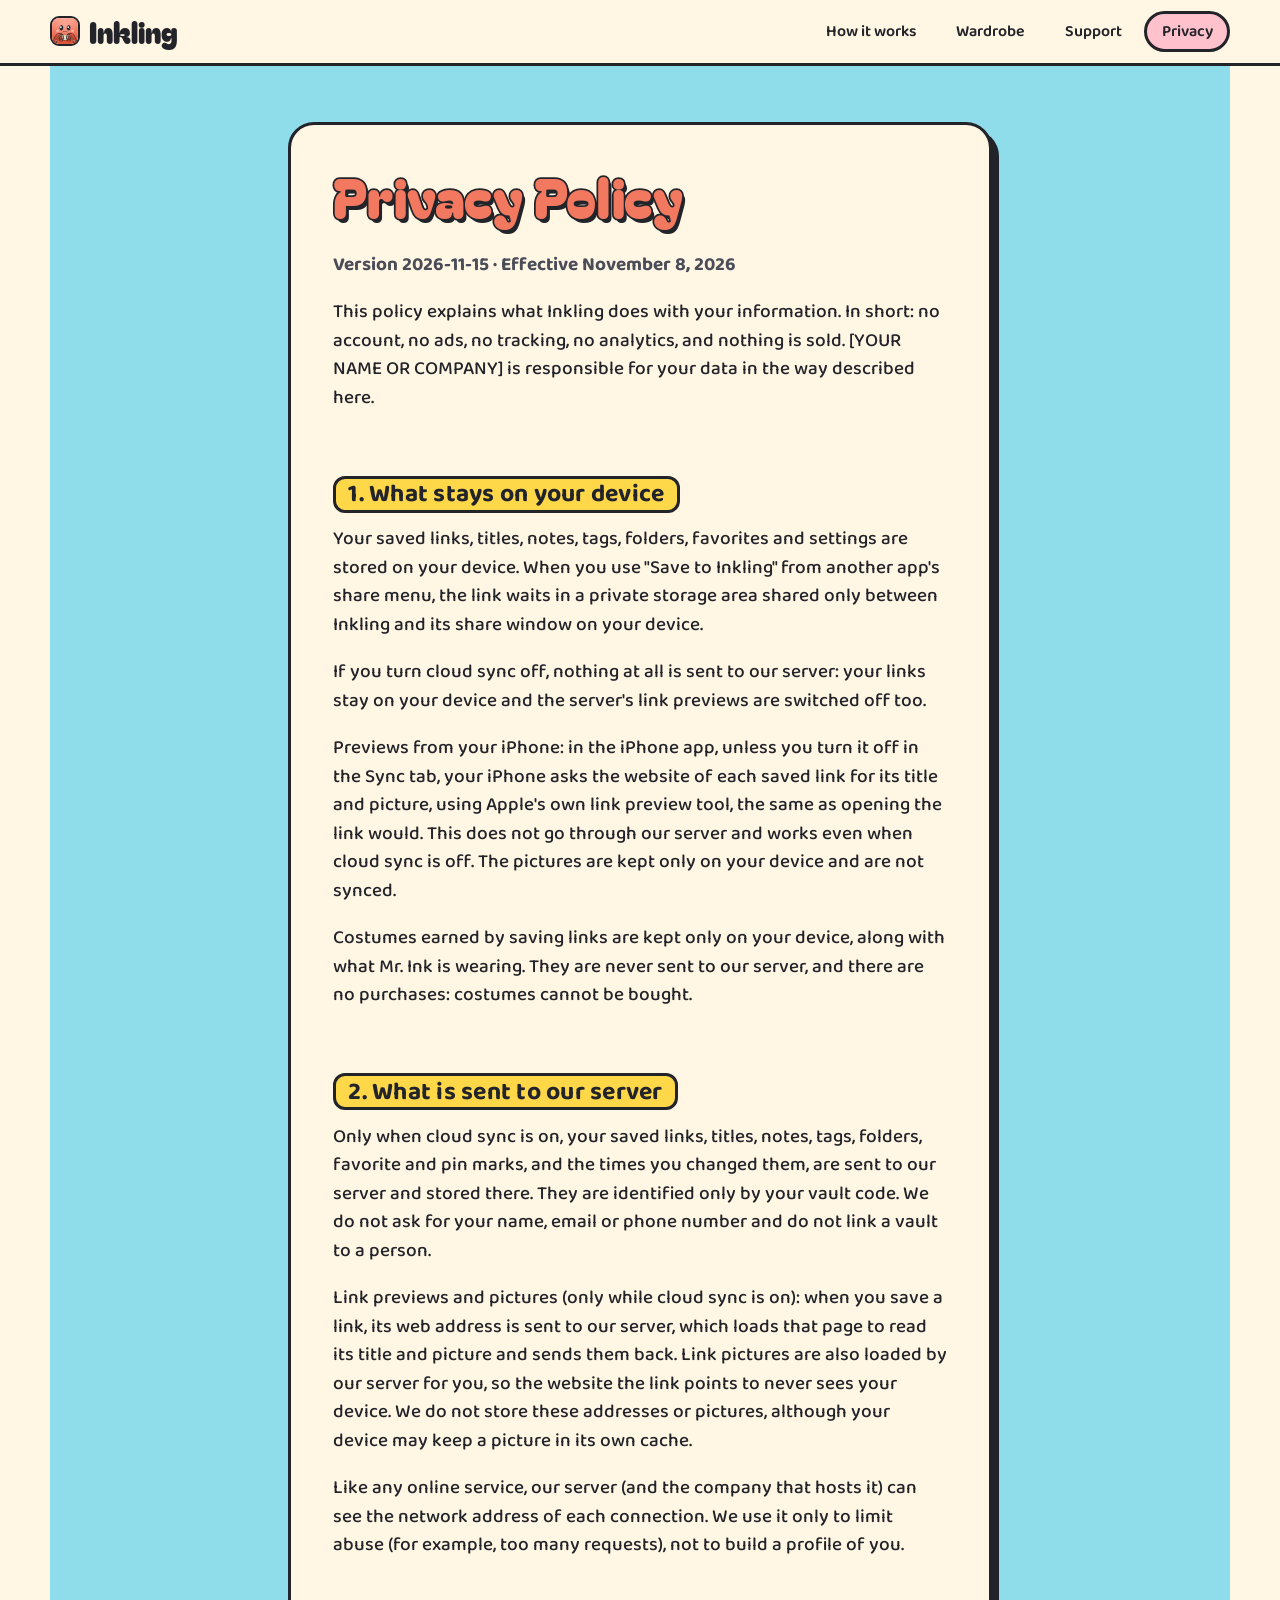
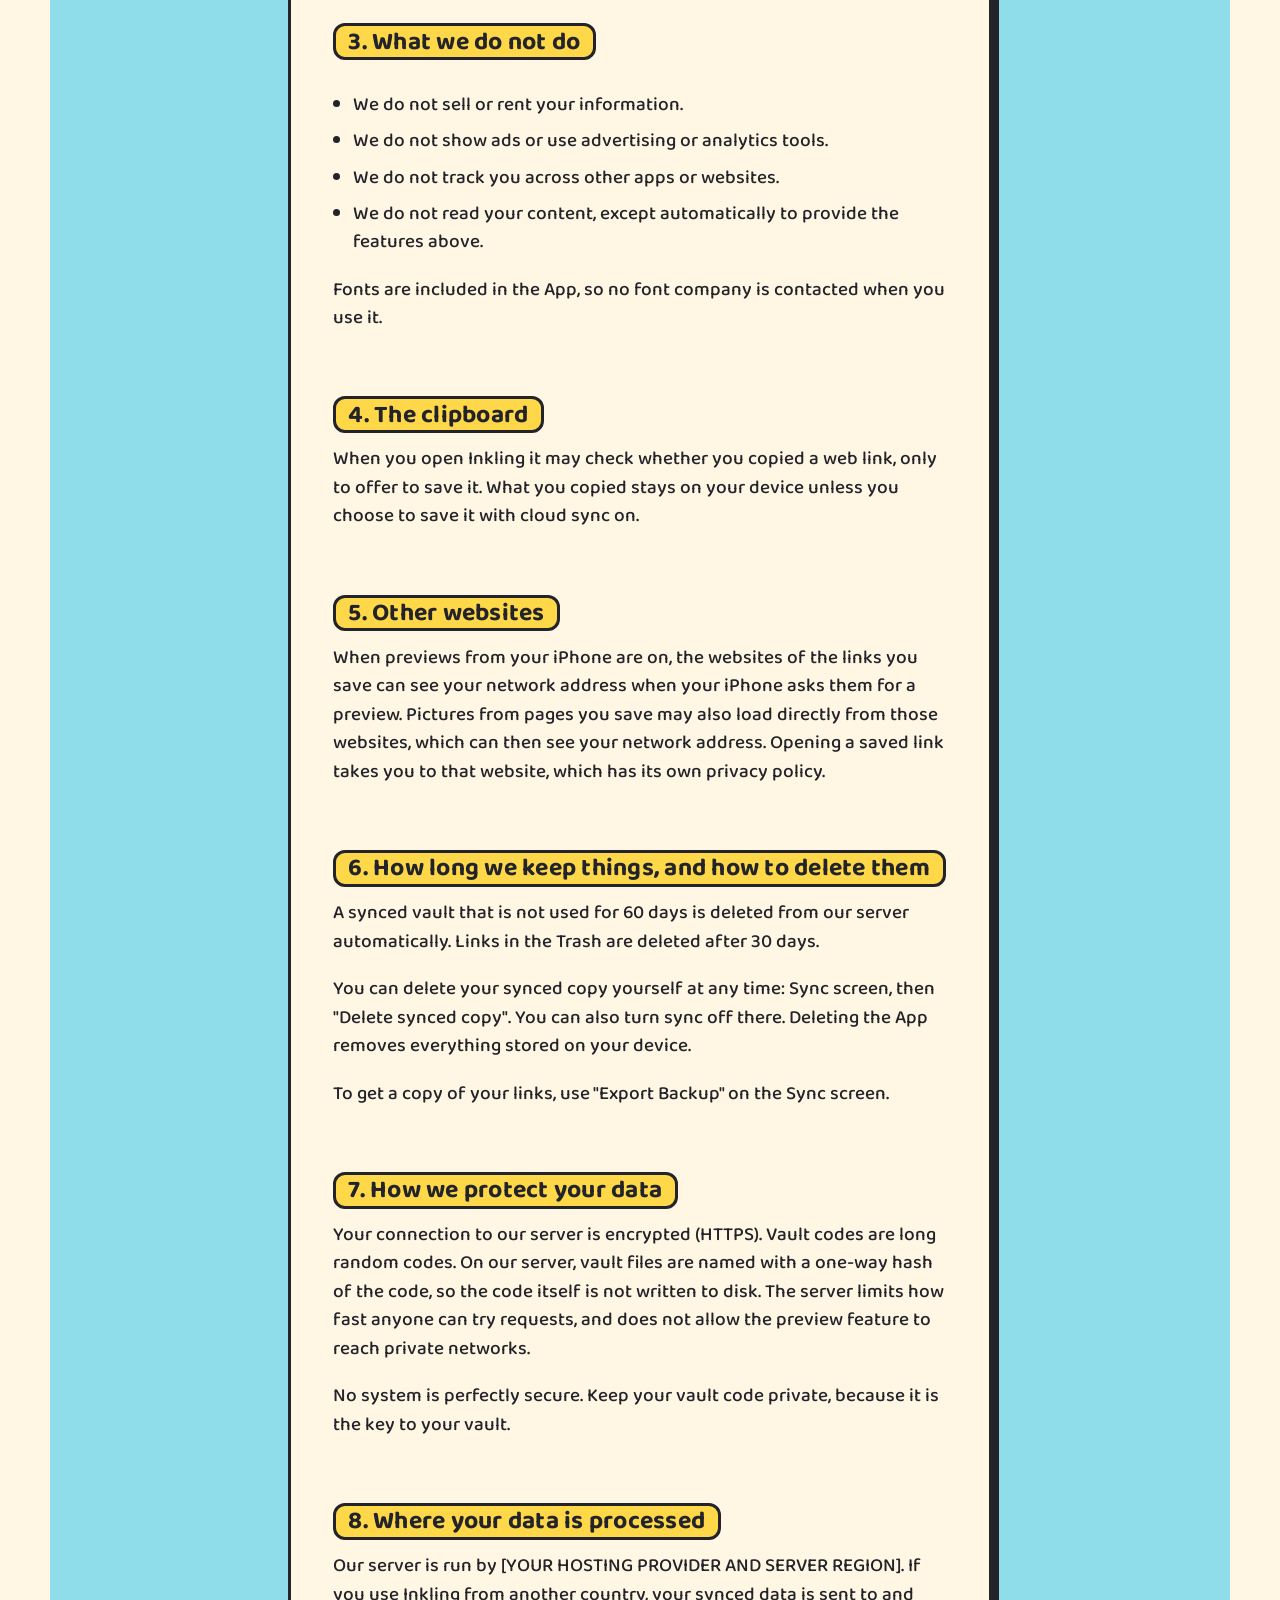
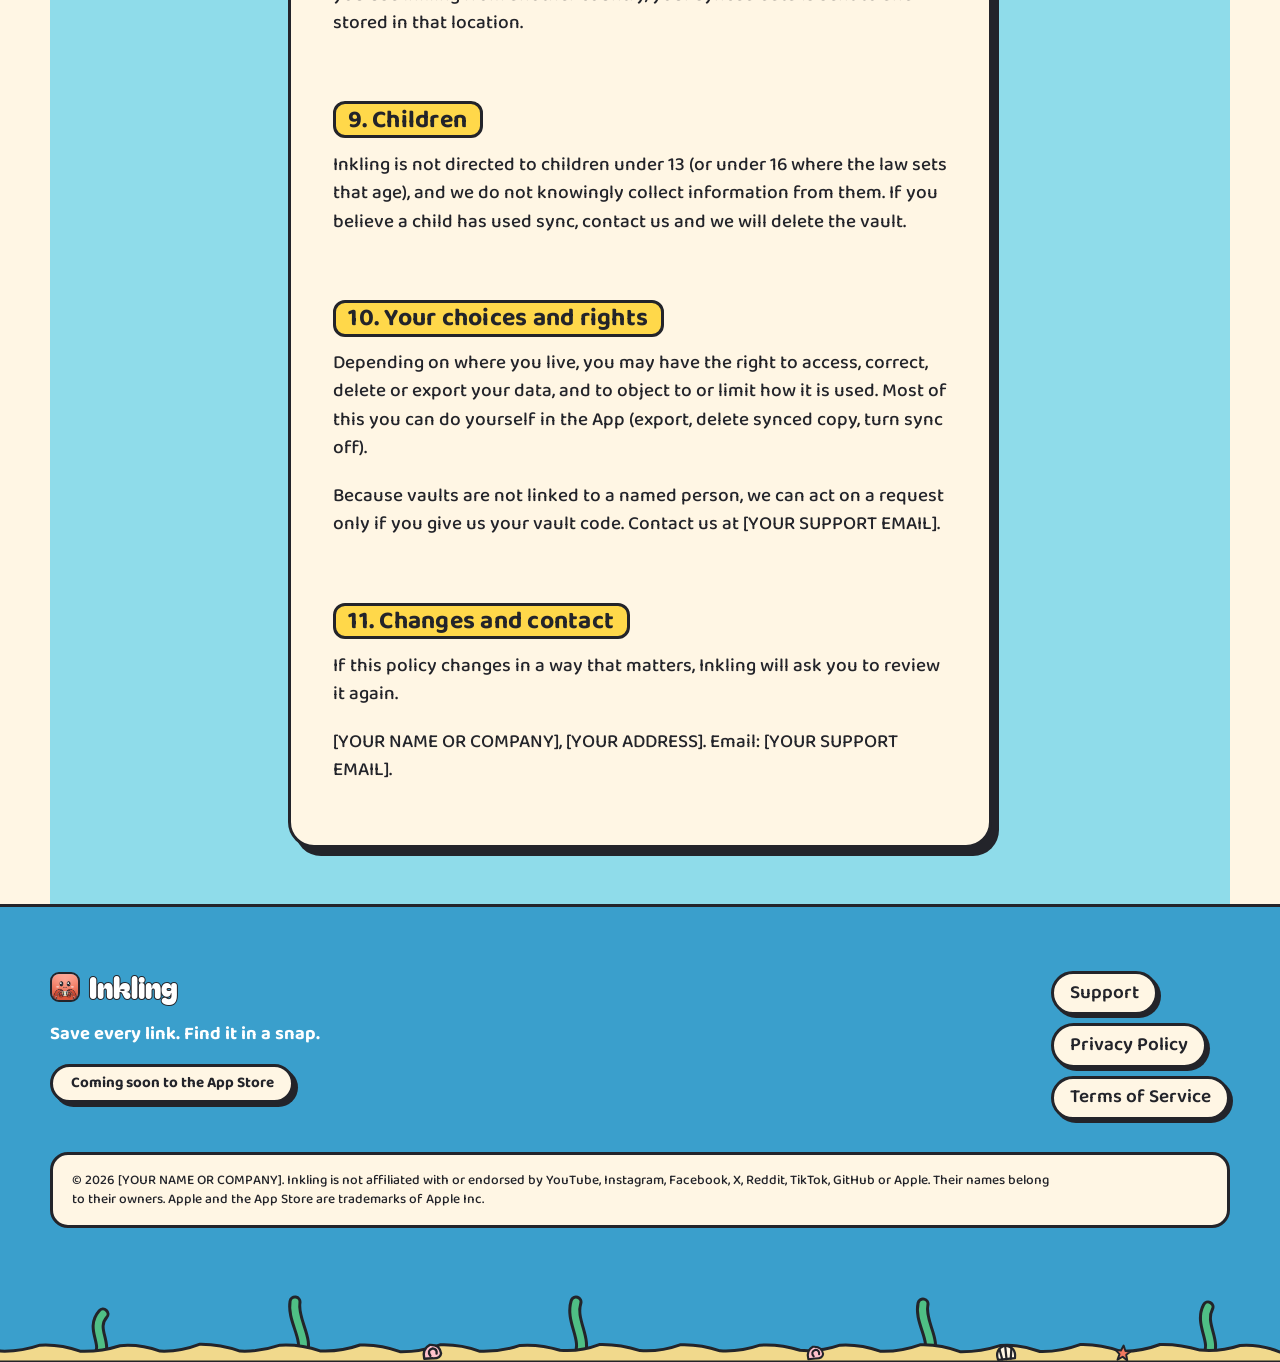
==== privacy/index.html @ 49304947 "Inkling website Co-Authored-By: Claude Sonnet 5.5 <noreply@anthropic.com>" ====
<!doctype html>
<html lang="en">
<head>
<meta charset="utf-8">
<meta name="viewport" content="width=device-width, initial-scale=1">
<title>Privacy Policy · Inkling</title>
<meta name="description" content="How Inkling handles your information: no account, no ads, no tracking.">
<meta name="color-scheme" content="only light">
<meta name="theme-color" content="#8fdcea">
<link rel="canonical" href="https://[YOUR DOMAIN]/privacy/">
<link rel="icon" type="image/png" sizes="32x32" href="/assets/favicon-32x32.png">
<link rel="apple-touch-icon" href="/assets/apple-touch-icon.png">
<meta property="og:type" content="website">
<meta property="og:site_name" content="Inkling">
<meta property="og:title" content="Privacy Policy · Inkling">
<meta property="og:description" content="How Inkling handles your information: no account, no ads, no tracking.">
<meta property="og:url" content="https://[YOUR DOMAIN]/privacy/">
<meta property="og:image" content="https://[YOUR DOMAIN]/assets/og.png">
<meta property="og:image:width" content="1200">
<meta property="og:image:height" content="630">
<meta property="og:image:alt" content="Mr. Ink, the Inkling octopus, wearing sunglasses and a party hat, next to the words Save every link. Find it in a snap.">
<meta name="twitter:card" content="summary_large_image">
<link rel="stylesheet" href="/assets/styles.css?v=2cad50a9">

</head>
<body>
<a class="skip" href="#main">Skip to the content</a>
<header class="site-header">
  <div class="wrap nav">
    <a class="brand" href="/"><img src="/assets/icon.png" width="30" height="30" alt="">Inkling</a>
    <nav class="nav-links" aria-label="Main">
      <a class="hide-sm" href="/#catch">How it works</a>
      <a class="hide-sm" href="/#wardrobe">Wardrobe</a>
      <a href="/support/">Support</a>
      <a href="/privacy/" aria-current="page">Privacy</a>
    </nav>
  </div>
</header>
<main id="main">
<div class="wrap doc"><article class="doc-card">
  <h1>Privacy Policy</h1>
  <p class="meta">Version 2026-11-15 · Effective November 8, 2026</p>
  <p>This policy explains what Inkling does with your information. In short: no account, no ads, no tracking, no analytics, and nothing is sold. [YOUR NAME OR COMPANY] is responsible for your data in the way described here.</p>
  <h2>1. What stays on your device</h2><p>Your saved links, titles, notes, tags, folders, favorites and settings are stored on your device. When you use &quot;Save to Inkling&quot; from another app's share menu, the link waits in a private storage area shared only between Inkling and its share window on your device.</p><p>If you turn cloud sync off, nothing at all is sent to our server: your links stay on your device and the server's link previews are switched off too.</p><p>Previews from your iPhone: in the iPhone app, unless you turn it off in the Sync tab, your iPhone asks the website of each saved link for its title and picture, using Apple's own link preview tool, the same as opening the link would. This does not go through our server and works even when cloud sync is off. The pictures are kept only on your device and are not synced.</p><p>Costumes earned by saving links are kept only on your device, along with what Mr. Ink is wearing. They are never sent to our server, and there are no purchases: costumes cannot be bought.</p>
<h2>2. What is sent to our server</h2><p>Only when cloud sync is on, your saved links, titles, notes, tags, folders, favorite and pin marks, and the times you changed them, are sent to our server and stored there. They are identified only by your vault code. We do not ask for your name, email or phone number and do not link a vault to a person.</p><p>Link previews and pictures (only while cloud sync is on): when you save a link, its web address is sent to our server, which loads that page to read its title and picture and sends them back. Link pictures are also loaded by our server for you, so the website the link points to never sees your device. We do not store these addresses or pictures, although your device may keep a picture in its own cache.</p><p>Like any online service, our server (and the company that hosts it) can see the network address of each connection. We use it only to limit abuse (for example, too many requests), not to build a profile of you.</p>
<h2>3. What we do not do</h2><ul><li>We do not sell or rent your information.</li><li>We do not show ads or use advertising or analytics tools.</li><li>We do not track you across other apps or websites.</li><li>We do not read your content, except automatically to provide the features above.</li></ul><p>Fonts are included in the App, so no font company is contacted when you use it.</p>
<h2>4. The clipboard</h2><p>When you open Inkling it may check whether you copied a web link, only to offer to save it. What you copied stays on your device unless you choose to save it with cloud sync on.</p>
<h2>5. Other websites</h2><p>When previews from your iPhone are on, the websites of the links you save can see your network address when your iPhone asks them for a preview. Pictures from pages you save may also load directly from those websites, which can then see your network address. Opening a saved link takes you to that website, which has its own privacy policy.</p>
<h2>6. How long we keep things, and how to delete them</h2><p>A synced vault that is not used for 60 days is deleted from our server automatically. Links in the Trash are deleted after 30 days.</p><p>You can delete your synced copy yourself at any time: Sync screen, then &quot;Delete synced copy&quot;. You can also turn sync off there. Deleting the App removes everything stored on your device.</p><p>To get a copy of your links, use &quot;Export Backup&quot; on the Sync screen.</p>
<h2>7. How we protect your data</h2><p>Your connection to our server is encrypted (HTTPS). Vault codes are long random codes. On our server, vault files are named with a one-way hash of the code, so the code itself is not written to disk. The server limits how fast anyone can try requests, and does not allow the preview feature to reach private networks.</p><p>No system is perfectly secure. Keep your vault code private, because it is the key to your vault.</p>
<h2>8. Where your data is processed</h2><p>Our server is run by [YOUR HOSTING PROVIDER AND SERVER REGION]. If you use Inkling from another country, your synced data is sent to and stored in that location.</p>
<h2>9. Children</h2><p>Inkling is not directed to children under 13 (or under 16 where the law sets that age), and we do not knowingly collect information from them. If you believe a child has used sync, contact us and we will delete the vault.</p>
<h2>10. Your choices and rights</h2><p>Depending on where you live, you may have the right to access, correct, delete or export your data, and to object to or limit how it is used. Most of this you can do yourself in the App (export, delete synced copy, turn sync off).</p><p>Because vaults are not linked to a named person, we can act on a request only if you give us your vault code. Contact us at [YOUR SUPPORT EMAIL].</p>
<h2>11. Changes and contact</h2><p>If this policy changes in a way that matters, Inkling will ask you to review it again.</p><p>[YOUR NAME OR COMPANY], [YOUR ADDRESS]. Email: [YOUR SUPPORT EMAIL].</p>
</article></div>
</main>
<footer class="site-footer">
  <div class="bubbles" aria-hidden="true"><span class="bubble" style="left:43.5%;--size:20px;--rise:10.1s;animation-delay:-5.4s"></span><span class="bubble" style="left:47.8%;--size:31px;--rise:16.6s;animation-delay:-4.8s"></span><span class="bubble" style="left:44.5%;--size:28px;--rise:9.1s;animation-delay:-4.8s"></span><span class="bubble" style="left:60.9%;--size:17px;--rise:8.1s;animation-delay:-12.8s"></span><span class="bubble" style="left:21.8%;--size:22px;--rise:16.1s;animation-delay:-0.7s"></span><span class="bubble" style="left:48.9%;--size:14px;--rise:13.0s;animation-delay:-6.5s"></span></div>
  <div class="wrap">
    <div class="footer-grid">
      <div>
        <a class="brand" href="/"><img src="/assets/icon.png" width="30" height="30" alt="">Inkling</a>
        <p>Save every link. Find it in a snap.</p>
        <span class="btn btn-small" role="note" aria-disabled="true">Coming soon to the App Store</span>
      </div>
      <nav class="footer-links" aria-label="Footer">
        <a href="/support/">Support</a>
        <a href="/privacy/">Privacy Policy</a>
        <a href="/terms/">Terms of Service</a>
      </nav>
    </div>
    <div class="legalese">
      <p>© 2026 [YOUR NAME OR COMPANY]. Inkling is not affiliated with or endorsed by YouTube, Instagram, Facebook, X, Reddit, TikTok, GitHub or Apple. Their names belong to their owners. Apple and the App Store are trademarks of Apple Inc.</p>
    </div>
  </div>
  <svg class="seabed" viewBox="0 0 1440 110" preserveAspectRatio="xMidYMax slice" aria-hidden="true" focusable="false"><g class="kelp" style="transform-origin:179px 104px;animation-duration:4.506891905888915s;animation-delay:-2.3066873624920845s"><path d="M179 104 C188 91.4, 170 76.7, 183 62.0" fill="none" stroke="#23242a" stroke-width="13" stroke-linecap="round"/><path d="M179 104 C188 91.4, 170 76.7, 183 62.0" fill="none" stroke="#4fbf85" stroke-width="7" stroke-linecap="round"/></g><g class="kelp" style="transform-origin:381px 104px;animation-duration:5.040574072021991s;animation-delay:-1.5388338509947062s"><path d="M381 104 C390 87.8, 372 68.9, 375 50.0" fill="none" stroke="#23242a" stroke-width="13" stroke-linecap="round"/><path d="M381 104 C390 87.8, 372 68.9, 375 50.0" fill="none" stroke="#4fbf85" stroke-width="7" stroke-linecap="round"/></g><g class="kelp" style="transform-origin:659px 104px;animation-duration:4.3945178525522355s;animation-delay:-2.104441615752876s"><path d="M659 104 C668 87.8, 650 68.9, 656 50.0" fill="none" stroke="#23242a" stroke-width="13" stroke-linecap="round"/><path d="M659 104 C668 87.8, 650 68.9, 656 50.0" fill="none" stroke="#4fbf85" stroke-width="7" stroke-linecap="round"/></g><g class="kelp" style="transform-origin:1008px 104px;animation-duration:3.577800800651312s;animation-delay:-2.5763942655175924s"><path d="M1008 104 C1017 88.4, 999 70.2, 1003 52.0" fill="none" stroke="#23242a" stroke-width="13" stroke-linecap="round"/><path d="M1008 104 C1017 88.4, 999 70.2, 1003 52.0" fill="none" stroke="#4fbf85" stroke-width="7" stroke-linecap="round"/></g><g class="kelp" style="transform-origin:1288px 104px;animation-duration:5.3687464782036844s;animation-delay:-1.7127640070393682s"><path d="M1288 104 C1297 89.3, 1279 72.2, 1288 55.0" fill="none" stroke="#23242a" stroke-width="13" stroke-linecap="round"/><path d="M1288 104 C1297 89.3, 1279 72.2, 1288 55.0" fill="none" stroke="#4fbf85" stroke-width="7" stroke-linecap="round"/></g><path d="M0 110 L0 96 Q20.0 100.0 40.0 93.0 Q60.0 92.0 80.0 99.1 Q100.0 100.0 120.0 93.2 Q140.0 92.0 160.0 99.2 Q180.0 100.0 200.0 93.7 Q220.0 92.0 240.0 99.1 Q260.0 100.0 280.0 92.2 Q300.0 92.0 320.0 99.1 Q340.0 100.0 360.0 93.2 Q380.0 92.0 400.0 98.9 Q420.0 100.0 440.0 93.0 Q460.0 92.0 480.0 99.7 Q500.0 100.0 520.0 92.8 Q540.0 92.0 560.0 99.3 Q580.0 100.0 600.0 93.4 Q620.0 92.0 640.0 98.3 Q660.0 100.0 680.0 92.4 Q700.0 92.0 720.0 98.6 Q740.0 100.0 760.0 92.8 Q780.0 92.0 800.0 98.8 Q820.0 100.0 840.0 93.2 Q860.0 92.0 880.0 98.3 Q900.0 100.0 920.0 93.2 Q940.0 92.0 960.0 99.2 Q980.0 100.0 1000.0 92.8 Q1020.0 92.0 1040.0 99.7 Q1060.0 100.0 1080.0 93.6 Q1100.0 92.0 1120.0 99.5 Q1140.0 100.0 1160.0 92.6 Q1180.0 92.0 1200.0 99.2 Q1220.0 100.0 1240.0 92.5 Q1260.0 92.0 1280.0 98.1 Q1300.0 100.0 1320.0 93.5 Q1340.0 92.0 1360.0 100.0 Q1380.0 100.0 1400.0 92.6 Q1420.0 92.0 1440.0 98.3 L1440 110 Z" fill="#f1d98c" stroke="#23242a" stroke-width="3" stroke-linejoin="round"/><g class="shell" transform="translate(512 100) rotate(-3) scale(0.9)" stroke="#23242a" stroke-width="2.6" stroke-linejoin="round" stroke-linecap="round"><path d="M-9 7 Q-11 -4 -2 -8 Q9 -8 10 2 Q9 8 0 7 Z" fill="#ffc2cd"/><path d="M-2 4 Q-6 -2 1 -4 Q6 -3 5 2" fill="none"/></g><g class="shell" transform="translate(1086 102) rotate(-6) scale(0.85)" stroke="#23242a" stroke-width="2.6" stroke-linejoin="round" stroke-linecap="round"><path d="M-10 6 Q-13 -7 0 -10 Q13 -7 10 6 Z" fill="#fff6e4"/><path d="M0 6 L0 -9 M-5 6 L-7 -6 M5 6 L7 -6" fill="none"/></g><polygon class="shell" transform="translate(1203 101) rotate(5) scale(0.75)" points="0,-10 3,-3 10,-3 4.5,2 6.5,9.5 0,5 -6.5,9.5 -4.5,2 -10,-3 -3,-3" fill="#f2795f" stroke="#23242a" stroke-width="2.6" stroke-linejoin="round" stroke-linecap="round"/><g class="shell" transform="translate(895 101) rotate(-5) scale(0.8)" stroke="#23242a" stroke-width="2.6" stroke-linejoin="round" stroke-linecap="round"><path d="M-9 7 Q-11 -4 -2 -8 Q9 -8 10 2 Q9 8 0 7 Z" fill="#ffc2cd"/><path d="M-2 4 Q-6 -2 1 -4 Q6 -3 5 2" fill="none"/></g></svg>
</footer>

</body>
</html>
---- assets/styles.css ----
/* Inkling website: a cartoon reef. Flat colour, chunky ink outlines, hard shadows. Bagel Fat One for shouting, Baloo 2 for talking. */
@font-face { font-family: 'Bagel Fat One'; font-weight: 400; font-style: normal; font-display: swap; src: url('fonts/bagel-fat-one-latin-400-normal.woff2') format('woff2'); }
@font-face { font-family: 'Baloo 2'; font-weight: 500; font-style: normal; font-display: swap; src: url('fonts/baloo-2-latin-500-normal.woff2') format('woff2'); }
@font-face { font-family: 'Baloo 2'; font-weight: 600; font-style: normal; font-display: swap; src: url('fonts/baloo-2-latin-600-normal.woff2') format('woff2'); }
@font-face { font-family: 'Baloo 2'; font-weight: 700; font-style: normal; font-display: swap; src: url('fonts/baloo-2-latin-700-normal.woff2') format('woff2'); }

:root {
  color-scheme: only light;
  --ink: #23242a;
  --cream: #fff6e4;
  --sea: #8fdcea;
  --sea-deep: #3a9fcc;
  --sun: #ffd84a;
  --pink: #ffc2cd;
  --coral: #f2795f;
  --kelp: #4fbf85;
  --sand: #f1d98c;
  --max: 1180px;
  --display: 'Bagel Fat One', 'Baloo 2', system-ui, sans-serif;
  --body: 'Baloo 2', system-ui, -apple-system, 'Segoe UI', sans-serif;
  --blob: 255px 18px 225px 18px / 18px 225px 18px 255px;
  --blob-2: 18px 225px 18px 255px / 255px 18px 225px 18px;
}

*, *::before, *::after { box-sizing: border-box; }
html { scroll-behavior: smooth; -webkit-text-size-adjust: 100%; scroll-padding-top: 1rem; }
body { margin: 0; font-family: var(--body); font-weight: 500; font-size: 1.1875rem; line-height: 1.5; color: var(--ink); background: var(--cream); -webkit-font-smoothing: antialiased; overflow-x: hidden; }
img, svg { max-width: 100%; display: block; }
/* Mr. Ink's arms wave and his tentacles sway past the edges of his drawing, so let them show instead of being sliced off. */
.mi-svg { overflow: visible; }
a { color: var(--ink); text-decoration-thickness: 2px; text-underline-offset: 0.18em; text-decoration-color: var(--coral); font-weight: 600; }
a:hover { color: var(--coral); }
:focus-visible { outline: 3px dashed var(--ink); outline-offset: 3px; }
.wrap { width: min(100% - 2.5rem, var(--max)); margin-inline: auto; }
.skip { position: absolute; left: -999px; top: 0; background: var(--sun); color: var(--ink); padding: 0.6rem 1rem; z-index: 50; border: 3px solid var(--ink); }
.skip:focus { left: 0.5rem; top: 0.5rem; }
.sr-only { position: absolute; width: 1px; height: 1px; overflow: hidden; clip: rect(0 0 0 0); white-space: nowrap; }

h1, h2, h3 { font-family: var(--display); font-weight: 400; line-height: 1.05; margin: 0 0 0.5em; color: var(--sun); -webkit-text-stroke: 2.5px var(--ink); paint-order: stroke fill; text-shadow: 3px 4px 0 var(--ink); letter-spacing: 0.01em; }
h1 { font-size: clamp(2.7rem, 6.4vw, 5rem); color: #fff; -webkit-text-stroke-width: 3.5px; text-shadow: 4px 6px 0 var(--ink); }
h2 { font-size: clamp(2.1rem, 4.4vw, 3.4rem); }
h3 { font-size: 1.5rem; -webkit-text-stroke-width: 1.5px; text-shadow: 2px 3px 0 var(--ink); }
p { margin: 0 0 1em; }

/* ---------- buttons ---------- */
.btn { display: inline-block; font: 700 1.1rem/1 var(--body); padding: 0.9rem 1.5rem; border: 3px solid var(--ink); border-radius: 999px; background: var(--sun); color: var(--ink); text-decoration: none; cursor: pointer; box-shadow: 4px 4px 0 var(--ink); transition: transform 0.12s, box-shadow 0.12s; }
.btn:hover { transform: translate(-2px, -2px); box-shadow: 6px 6px 0 var(--ink); color: var(--ink); }
.btn:active { transform: translate(3px, 3px); box-shadow: 0 0 0 var(--ink); }
span.btn { cursor: default; background: var(--cream); }
span.btn:hover { transform: none; box-shadow: 4px 4px 0 var(--ink); }
.btn-small { padding: 0.55rem 1.1rem; font-size: 0.95rem; }
.btn-ghost { background: #fff; }
.textlink { font-weight: 700; }

/* ---------- header and footer ---------- */
.site-header { background: var(--cream); border-bottom: 3px solid var(--ink); position: relative; z-index: 5; }
.nav { display: flex; align-items: center; justify-content: space-between; gap: 1rem; padding: 0.7rem 0; }
.brand { display: inline-flex; align-items: center; gap: 0.55rem; font: 400 1.9rem/1 var(--display); color: var(--ink); text-decoration: none; }
.brand:hover { color: var(--coral); }
.brand img { border-radius: 9px; border: 2.5px solid var(--ink); }
.nav-links { display: flex; gap: 0.3rem; font: 700 1rem var(--body); }
.nav-links a { text-decoration: none; padding: 0.3rem 0.9rem; border: 3px solid transparent; border-radius: 999px; }
.nav-links a:hover { border-color: var(--ink); background: var(--sun); color: var(--ink); }
.nav-links a[aria-current] { border-color: var(--ink); background: var(--pink); }

.site-footer { position: relative; background: var(--sea-deep); border-top: 3px solid var(--ink); padding: clamp(2.5rem, 5vw, 4rem) 0 0; overflow: hidden; color: var(--ink); }
.site-footer .bubbles { position: absolute; inset: 0; pointer-events: none; }
.footer-grid { position: relative; display: flex; flex-wrap: wrap; justify-content: space-between; align-items: flex-start; gap: 2rem; }
.footer-grid p { max-width: 24rem; margin: 0.6rem 0 1rem; font-weight: 700; color: #fff; font-size: 1.15rem; }
.site-footer .brand { color: #fff; -webkit-text-stroke: 2px var(--ink); paint-order: stroke fill; }
.footer-links { display: flex; flex-direction: column; gap: 0.5rem; }
.footer-links a { align-self: flex-start; padding: 0.3rem 1rem; border: 3px solid var(--ink); border-radius: 999px; background: var(--cream); text-decoration: none; box-shadow: 3px 3px 0 var(--ink); }
.footer-links a:hover { background: var(--sun); color: var(--ink); }
.legalese { position: relative; margin-top: 2rem; padding: 1rem 1.2rem; border: 3px solid var(--ink); border-radius: 18px; background: var(--cream); font-size: 0.85rem; line-height: 1.4; }
.legalese p { margin: 0; max-width: 62rem; }
.site-footer .seabed { margin-top: 1.5rem; width: 100%; height: 110px; }

/* ---------- the reef scenery ---------- */
.seabed { display: block; width: 100%; }
.kelp { animation: sway 3.6s ease-in-out infinite alternate; }
@keyframes sway { from { transform: rotate(-4deg); } to { transform: rotate(5deg); } }
.wave { display: block; width: 100%; height: 56px; }
.bubbles { position: absolute; inset: 0; overflow: hidden; pointer-events: none; }
.bubble { position: absolute; bottom: -50px; width: var(--size); height: var(--size); border: 2.5px solid #fff; border-radius: 50%; background: rgba(255, 255, 255, 0.28); animation: rise var(--rise) linear infinite; }
@keyframes rise { 0% { transform: translate(0, 0); } 50% { transform: translate(14px, -450px); } 100% { transform: translate(-8px, -900px); } }

/* ---------- hero: the sea, the headline, the arcade cabinet ---------- */
.hero { position: relative; background: var(--sea); border-bottom: 3px solid var(--ink); overflow: hidden; padding: clamp(2.5rem, 6vw, 5rem) 0 0; }
.hero .seabed { position: relative; height: clamp(80px, 9vw, 120px); margin-top: 1rem; }
.hero-grid { position: relative; display: grid; grid-template-columns: minmax(0, 1.05fr) minmax(0, 0.95fr); gap: clamp(2rem, 5vw, 4.5rem); align-items: center; }
.hero-copy .lede { font-size: 1.35rem; font-weight: 600; max-width: 33rem; }
.hero-copy .lede-2 { max-width: 32rem; padding: 0.7rem 1rem; border: 3px solid var(--ink); border-radius: var(--blob); background: var(--cream); transform: rotate(-1deg); }
.cta-row { display: flex; flex-wrap: wrap; align-items: center; gap: 1.3rem; margin-top: 1.4rem; }
.cta-note { margin: 1rem 0 0; font-weight: 700; font-size: 1rem; }

.plate { margin: 0; }
.plate-stage { position: relative; }
.plate-note { margin: 1.2rem 0 0; padding: 0.6rem 0.9rem; border: 3px solid var(--ink); border-radius: 16px; background: var(--cream); font-size: 0.98rem; line-height: 1.35; font-weight: 600; }
.dz-mi { width: min(100%, 280px); height: auto; margin: 0 auto 0.6rem; overflow: visible; }
.dz-actions { display: flex; justify-content: center; padding: 0.9rem 0 0; }
.dz-btn { padding: 0.5rem 1.1rem; font-size: 0.95rem; }

/* the cabinet */
.slot { position: relative; padding: 0.8rem 0.9rem 0.9rem; border: 3px solid var(--ink); border-radius: 26px; background: var(--coral); box-shadow: 7px 8px 0 var(--ink); }
.slot-top { display: flex; align-items: center; justify-content: space-between; gap: 0.6rem; margin-bottom: 0.6rem; }
.slot-title { font: 400 1.15rem/1.1 var(--display); color: #fff; -webkit-text-stroke: 2px var(--ink); paint-order: stroke fill; }
.bulbs { display: flex; gap: 5px; }
.bulbs i { width: 11px; height: 11px; border-radius: 50%; background: var(--cream); border: 2.5px solid var(--ink); }
.slot.spinning .bulbs i, .slot.jackpot .bulbs i { animation: bulb 0.32s steps(2) infinite; }
.slot.spinning .bulbs i:nth-child(odd), .slot.jackpot .bulbs i:nth-child(odd) { animation-delay: 0.16s; }
@keyframes bulb { 50% { background: var(--sun); } }
.slot-body { display: grid; grid-template-columns: minmax(0, 1fr) auto; gap: 0.8rem; align-items: center; }
.reels { position: relative; display: grid; grid-template-columns: repeat(3, minmax(0, 1fr)); gap: 0.4rem; padding: 0.45rem; background: var(--ink); border-radius: 16px; }
.reel { position: relative; height: 112px; overflow: hidden; border-radius: 10px; background: var(--cream); }
.reel.stopped { animation: thunk 0.3s ease-out; }
@keyframes thunk { 30% { transform: translateY(4px); } }
.reel-strip { padding-top: 12px; will-change: transform; }
.sym { height: 88px; display: grid; place-items: center; }
.sym svg { width: 100%; max-width: 86px; height: 70px; overflow: visible; }
.slot.jackpot .reels { animation: flash 0.4s steps(2) 6; }
@keyframes flash { 50% { background: var(--sun); } }
.lever-wrap { display: flex; flex-direction: column; align-items: center; gap: 0.15rem; }
.lever { position: relative; width: 42px; height: 112px; padding: 0; border: 0; background: none; cursor: pointer; }
.lever[aria-disabled='true'] { cursor: progress; }
.lever-stick { position: absolute; left: 50%; bottom: 4px; width: 12px; height: 70px; margin-left: -6px; border: 3px solid var(--ink); border-radius: 6px; background: var(--cream); transform-origin: 50% 100%; transition: transform 0.22s ease-in; }
.lever-ball { position: absolute; left: 50%; top: 2px; width: 36px; height: 36px; margin-left: -18px; border: 3px solid var(--ink); border-radius: 50%; background: var(--sun); box-shadow: 2px 3px 0 var(--ink); transition: transform 0.22s ease-in; }
.lever.pulled .lever-stick { transform: scaleY(0.6); }
.lever.pulled .lever-ball { transform: translateY(46px); }
.lever-hint { font: 700 0.85rem var(--body); color: #fff; -webkit-text-stroke: 1px var(--ink); paint-order: stroke fill; }
.slot-result { margin: 0.7rem 0 0; padding: 0.4rem 0.7rem; border: 3px solid var(--ink); border-radius: 12px; background: var(--cream); font: 700 0.95rem/1.3 var(--body); text-align: center; min-height: 2.5em; }
.slot.jackpot .slot-result { background: var(--sun); }

/* ---------- sections ---------- */
.scene { position: relative; padding: clamp(3rem, 7vw, 5.5rem) 0; }
.scene-pink { background: var(--pink); }
.scene-sun { background: var(--sun); }
.scene-sea { background: var(--sea); }
.band { background: var(--cream); line-height: 0; }
.band-pink { background: var(--pink); }
.band-sun { background: var(--sun); }
.band-sea { background: var(--sea); }
.band-cream { background: var(--cream); }
.section-intro { max-width: 40rem; font-size: 1.25rem; font-weight: 600; }

/* how it works: a comic strip */
.comic { list-style: none; margin: 2.2rem 0 0; padding: 0; display: grid; grid-template-columns: repeat(3, minmax(0, 1fr)); gap: clamp(1.2rem, 3vw, 2.2rem); align-items: start; counter-reset: panel; }
.panel { position: relative; padding: 3rem 1rem 1rem; border: 3px solid var(--ink); border-radius: var(--blob); background: #fff; box-shadow: 6px 7px 0 var(--ink); transition: transform 0.2s; }
.panel-1 { transform: rotate(-1.2deg); }
.panel-2 { transform: rotate(0.8deg) translateY(1.6rem); background: var(--sea); }
.panel-3 { transform: rotate(-0.6deg) translateY(0.4rem); background: var(--pink); }
.panel:hover { transform: rotate(0) translateY(-4px); }
.panel-cap { position: absolute; left: 1rem; top: -0.9rem; margin: 0; padding: 0.2rem 0.9rem; border: 3px solid var(--ink); border-radius: 10px; background: var(--sun); font: 400 1.15rem/1.2 var(--display); transform: rotate(-2deg); }
.panel-row { display: flex; align-items: flex-end; gap: 0.8rem; }
.panel-ink { flex: 0 0 38%; width: 38%; height: auto; }
.panel-shot { flex: 1 1 auto; min-width: 0; }
.panel-shot img { width: 100%; height: auto; max-height: 270px; object-fit: cover; object-position: top; border: 3px solid var(--ink); border-radius: 16px; background: var(--cream); }
.bubble-talk { position: relative; margin: 0 0 1.3rem; padding: 0.7rem 0.9rem; border: 3px solid var(--ink); border-radius: 18px; background: #fff; font-weight: 600; line-height: 1.3; }
.bubble-talk::after { content: ''; position: absolute; left: 2.2rem; bottom: -14px; width: 20px; height: 20px; background: #fff; border-right: 3px solid var(--ink); border-bottom: 3px solid var(--ink); transform: rotate(45deg) skew(8deg, 8deg); }
.aside { margin: 2.4rem 0 0; max-width: 40rem; padding: 0.8rem 1.1rem; border: 3px dashed var(--ink); border-radius: 16px; background: var(--cream); font-weight: 600; }

/* eight arms, eight jobs */
.arms-stage { position: relative; margin-top: 2rem; }
.arms { list-style: none; margin: 0; padding: 0; display: grid; grid-template-columns: repeat(2, minmax(0, 1fr)); column-gap: clamp(11rem, 26vw, 19rem); row-gap: 1.1rem; counter-reset: arm; }
.arms li { position: relative; counter-increment: arm; padding: 0.7rem 1rem 0.7rem 3.6rem; border: 3px solid var(--ink); border-radius: 18px; background: #fff; box-shadow: 4px 5px 0 var(--ink); font-weight: 600; line-height: 1.3; }
.arms li:nth-child(odd) { transform: rotate(-0.8deg); }
.arms li:nth-child(even) { transform: rotate(0.8deg); margin-top: 0.8rem; }
.arms li::before { content: counter(arm); position: absolute; left: 0.6rem; top: 0.6rem; width: 2.3rem; height: 2.3rem; border: 3px solid var(--ink); border-radius: 50%; background: var(--sun); font: 400 1.2rem/1.9rem var(--display); text-align: center; }
.arms strong { display: block; font: 400 1.2rem/1.2 var(--display); letter-spacing: 0.01em; }
.arms-ink { position: absolute; left: 50%; top: 50%; width: clamp(10rem, 24vw, 17rem); height: auto; transform: translate(-50%, -50%); }

/* the wardrobe: a board-game path, a clothesline, quests */
.path { list-style: none; margin: 2rem 0 0; padding: 0; display: flex; flex-wrap: wrap; gap: 1rem 0.4rem; counter-reset: stop; }
.path li { position: relative; flex: 1 1 10rem; padding: 0 0.6rem 0 0; }
.path li::after { content: ''; position: absolute; top: 1.6rem; left: 3.4rem; right: 0.2rem; border-top: 5px dotted var(--ink); }
.path li:last-child::after { display: none; }
.stop { display: grid; place-items: center; width: 3.4rem; height: 3.4rem; border: 3px solid var(--ink); border-radius: 50%; background: var(--pink); font: 400 1.05rem/1 var(--display); box-shadow: 3px 3px 0 var(--ink); }
.path li:nth-child(even) .stop { background: var(--sea); }
.path li:last-child .stop { background: #fff; width: 4.4rem; height: 4.4rem; }
.path .stop-label { margin: 0.5rem 0 0; font-weight: 700; line-height: 1.2; }
.path .stop-what { margin: 0; font-size: 0.98rem; line-height: 1.25; }
.note { display: inline-block; margin: 1.2rem 0 0; padding: 0.6rem 1rem; border: 3px solid var(--ink); border-radius: var(--blob-2); background: #fff; font-weight: 700; }
.wardrobe-grid { display: grid; grid-template-columns: minmax(0, 1fr) 17rem; gap: clamp(1.5rem, 4vw, 3.5rem); align-items: start; }
.wardrobe-shot img { width: 100%; height: auto; border: 3px solid var(--ink); border-radius: 22px; box-shadow: 6px 7px 0 var(--ink); transform: rotate(1.5deg); background: var(--cream); }
.wardrobe-shot figcaption { margin-top: 0.8rem; font-size: 0.95rem; font-weight: 600; }
.wardrobe-shot { margin: 0; }
.quests { list-style: none; margin: 0.5rem 0 0; padding: 0; display: grid; grid-template-columns: repeat(2, minmax(0, 1fr)); gap: 0.5rem 1.6rem; }
.quests li { position: relative; padding-left: 1.9rem; line-height: 1.3; }
.quests li::before { content: '★'; position: absolute; left: 0; top: -0.1rem; font-size: 1.4rem; color: var(--coral); -webkit-text-stroke: 1.5px var(--ink); }

.clothes-scene { position: relative; overflow: hidden; padding: clamp(2.5rem, 6vw, 4.5rem) 0 clamp(3rem, 6vw, 5rem); background: var(--cream); }
.clothesline { position: relative; margin-top: 3rem; padding-top: 1rem; }
.clothesline::before { content: ''; position: absolute; left: -1.5rem; right: -1.5rem; top: 2.6rem; border-top: 4px solid var(--ink); border-radius: 50%; height: 14px; }
.clothesline ul { position: relative; list-style: none; margin: 0; padding: 0; display: grid; grid-template-columns: repeat(4, minmax(0, 1fr)); gap: 2.6rem 1.2rem; }
.clothesline li { position: relative; padding: 1.6rem 0.7rem 0.8rem; border: 3px solid var(--ink); border-radius: 18px; background: #fff; box-shadow: 4px 5px 0 var(--ink); }
.clothesline li:nth-child(3n+1) { background: var(--sea); }
.clothesline li:nth-child(3n+2) { background: var(--pink); }
.clothesline li:nth-child(3n) { background: var(--sun); }
.clothesline img { animation: float 5.2s ease-in-out infinite; }
.clothesline li:nth-child(2n) img { animation-delay: -2.2s; }
@keyframes flap { from { transform: rotate(-1.4deg); } to { transform: rotate(1.4deg); } }
.peg { position: absolute; left: 50%; top: -1.1rem; width: 1.1rem; height: 2.3rem; margin-left: -0.55rem; border: 3px solid var(--ink); border-radius: 5px; background: var(--coral); }
.clothesline img { width: 100%; height: auto; }
.look-name { margin: 0.2rem 0 0; font: 400 1.15rem/1.15 var(--display); }
.look-note { margin: 0.2rem 0 0; font-size: 0.92rem; line-height: 1.25; font-weight: 600; }

/* privacy: a signpost */
.signpost { display: grid; grid-template-columns: auto minmax(0, 1fr); gap: clamp(1.5rem, 4vw, 3rem); align-items: center; }
.sign-board { position: relative; margin: 0 0 0 1rem; padding: 1.2rem 1.6rem; border: 3px solid var(--ink); border-radius: 14px; background: var(--sun); box-shadow: 6px 7px 0 var(--ink); font: 400 clamp(1.6rem, 3vw, 2.4rem)/1.12 var(--display); max-width: 15rem; transform: rotate(-2deg); }
.sign-board::after { content: ''; position: absolute; left: 50%; top: 100%; width: 1.1rem; height: 4.5rem; margin-left: -0.55rem; border: 3px solid var(--ink); border-top: 0; background: #d49a5c; z-index: -1; }
.sign-text p { max-width: 36rem; font-weight: 600; }

/* questions: a chat */
.faq-head { text-align: center; }
.chat-list { display: grid; gap: 0.2rem; margin: 2rem auto 0; max-width: 46rem; }
.chat { display: grid; gap: 0.6rem; margin-bottom: 1.2rem; }
.ask { justify-self: end; max-width: 85%; padding: 0.55rem 1rem; border: 3px solid var(--ink); border-radius: 22px 22px 6px 22px; background: var(--sun); font-weight: 700; }
.reply { margin: 0; display: flex; gap: 0.6rem; align-items: flex-end; }
.reply img { flex: 0 0 auto; width: 2.5rem; height: 2.5rem; border: 3px solid var(--ink); border-radius: 12px; }
.reply p { margin: 0; max-width: 85%; padding: 0.6rem 1rem; border: 3px solid var(--ink); border-radius: 22px 22px 22px 6px; background: #fff; font-weight: 500; }

/* ---------- documents (support, privacy, terms) ---------- */
.doc { padding: clamp(2rem, 5vw, 3.5rem) 0 clamp(2rem, 5vw, 3.5rem); background: var(--sea); }
.doc-card { max-width: 44rem; margin: 0 auto; padding: clamp(1.4rem, 4vw, 2.6rem); border: 3px solid var(--ink); border-radius: 26px; background: var(--cream); box-shadow: 7px 8px 0 var(--ink); }
.doc-card h1 { font-size: clamp(2.3rem, 5vw, 3.4rem); color: var(--coral); text-shadow: 3px 4px 0 var(--ink); }
.doc-card h2 { font-family: var(--body); font-weight: 700; font-size: 1.55rem; color: var(--ink); -webkit-text-stroke: 0; text-shadow: none; margin-top: 1.8em; padding: 0.15rem 0.8rem; display: inline-block; border: 3px solid var(--ink); border-radius: 12px; background: var(--sun); }
.doc-card .meta { font-weight: 700; color: #4a4d58; }
.doc-card ul { padding-left: 1.3rem; }
.doc-card li { margin-bottom: 0.4em; }
.not-found { text-align: center; }
.not-found .mascot { width: 220px; margin: 0 auto 1rem; }


/* ---------- pictures drift a little, like they are under water (never the lettering) ---------- */
@keyframes float { 0%, 100% { translate: 0 0; } 50% { translate: 0 -9px; } }
@keyframes float-side { 0%, 100% { translate: 0 0; } 50% { translate: 5px -7px; } }
.arms-ink, .dz-mi, .panel-ink, .reply img { animation: float-side 6s ease-in-out infinite; }
.wardrobe-shot img, .path .stop-pic { animation: float 5.5s ease-in-out infinite; }
.panel-2 .panel-ink, .chat:nth-child(2n) .reply img { animation-duration: 6.8s; animation-delay: -2s; }
.panel-3 .panel-ink, .chat:nth-child(3n) .reply img { animation-duration: 5.4s; animation-delay: -3.2s; }

/* ---------- small screens ---------- */
@media (max-width: 1000px) {
  .comic { grid-template-columns: minmax(0, 1fr); max-width: 28rem; margin-inline: auto; gap: 2.2rem; }
  .panel-2, .panel-3 { transform: rotate(0.6deg); }
  .arms { grid-template-columns: minmax(0, 1fr); }
  .arms li:nth-child(even) { margin-top: 0; }
  .arms-ink { position: static; transform: none; width: 12rem; margin: 0 auto 1.2rem; }
  .wardrobe-grid { grid-template-columns: minmax(0, 1fr); }
  .wardrobe-shot { max-width: 15rem; }
  .clothesline ul { grid-template-columns: repeat(2, minmax(0, 1fr)); }
}
@media (max-width: 900px) {
  .hero-grid { grid-template-columns: minmax(0, 1fr); }
  .signpost { grid-template-columns: minmax(0, 1fr); }
  .quests { grid-template-columns: minmax(0, 1fr); }
}
@media (max-width: 640px) {
  body { font-size: 1.125rem; }
  .hide-sm { display: none; }
  .brand { font-size: 1.6rem; }
  .cta-row .btn { width: 100%; text-align: center; }
  .slot-title { font-size: 1rem; }
  .reel { height: 100px; }
  .sym { height: 78px; }
  .reel-strip { padding-top: 11px; }
  .path li { flex-basis: 8rem; }
  .ask, .reply p { max-width: 92%; }
}
@media (prefers-reduced-motion: reduce) {
  .slot.spinning .bulbs i, .slot.jackpot .bulbs i, .slot.jackpot .reels, .reel.stopped, .kelp, .bubble, .clothesline img, .arms-ink, .dz-mi, .panel-ink, .reply img, .wardrobe-shot img { animation: none; }
  html { scroll-behavior: auto; }
  .lever-stick, .lever-ball, .btn, .panel { transition: none; }
}

/* Mr. Ink, the mascot (see utils/mrInkArt.ts). Everything is calm and loops slowly. */
.mi-br { transform-origin: 200px 250px; animation: mi-br 4.2s ease-in-out infinite; }
/* The papers in a folder on the Tags screen bob up and down (the lean is set on their wrapper). */
@keyframes fd-bob { 0%, 100% { translate: 0 0; } 50% { translate: 0 -9px; } }
.fd-paper { animation: fd-bob 3.6s ease-in-out infinite; }
@media (prefers-reduced-motion: reduce) { .fd-paper { animation: none; } }

@keyframes mi-br { 0%, 100% { transform: translateY(0) rotate(-1deg); } 50% { transform: translateY(-12px) rotate(1deg) scale(1.015, 0.985); } }
.mi-tw { animation: mi-tw 3.6s ease-in-out infinite; }
@keyframes mi-tw { 0%, 100% { transform: rotate(-4deg); } 50% { transform: rotate(5deg); } }
.mi-sy { transform-origin: 170px 250px; animation: mi-sy 3.4s ease-in-out infinite; }
@keyframes mi-sy { 50% { transform: rotate(2.5deg); } }
.mi-sy2 { transform-origin: 230px 250px; animation: mi-sy2 3.4s ease-in-out infinite; }
@keyframes mi-sy2 { 50% { transform: rotate(-2.5deg); } }
.mi-bl { transform-box: fill-box; transform-origin: center; animation: mi-bl 4.5s infinite; }
@keyframes mi-bl { 0%, 92%, 100% { transform: scaleY(1); } 95% { transform: scaleY(0.08); } }
.mi-gl { animation: mi-gl 5s ease-in-out infinite; }
@keyframes mi-gl { 0%, 35% { transform: translateX(0); } 45%, 65% { transform: translateX(-9px); } 75%, 100% { transform: translateX(8px); } }
.mi-wv { transform-origin: 250px 258px; animation: mi-wv 0.8s ease-in-out infinite; }
@keyframes mi-wv { 0%, 100% { transform: rotate(-9deg); } 50% { transform: rotate(9deg); } }
.mi-chr { animation: mi-chr 0.7s ease-in-out infinite; }
@keyframes mi-chr { 50% { transform: translateY(-6px); } }
.mi-dr { animation: mi-dr 4s ease-in-out infinite; }
@keyframes mi-dr { 50% { transform: translateY(8px); } }
.mi-sh { animation: mi-sh 0.5s ease-in-out 2; }
@keyframes mi-sh { 25% { transform: translateX(-8px); } 75% { transform: translateX(8px); } }
.mi-sp { transform-box: fill-box; transform-origin: center; animation: mi-sp 1.5s ease-in-out infinite; }
@keyframes mi-sp { 0%, 100% { transform: scale(0.2); opacity: 0; } 50% { transform: scale(1); opacity: 1; } }
.mi-z { animation: mi-z 3s ease-in infinite; }
@keyframes mi-z { 0% { transform: translate(0, 14px); opacity: 0; } 30% { opacity: 1; } 100% { transform: translate(18px, -30px); opacity: 0; } }
.mi-sd { animation: mi-sd 2s ease-in infinite; }
@keyframes mi-sd { 0% { transform: translateY(0); opacity: 1; } 100% { transform: translateY(26px); opacity: 0; } }
.mi-tear { animation: mi-tear 2.4s ease-in infinite; }
@keyframes mi-tear { 0% { transform: translateY(0); opacity: 1; } 80% { opacity: 1; } 100% { transform: translateY(34px); opacity: 0; } }
.mi-dt { animation: mi-dt 1.2s infinite; }
@keyframes mi-dt { 50% { opacity: 0.15; } }
.mi-pop { transform-origin: 50% 100%; animation: mi-pop 0.55s cubic-bezier(0.3, 1.6, 0.5, 1); }
@keyframes mi-pop { from { transform: scale(0.4); opacity: 0; } }
@media (prefers-reduced-motion: reduce) {
  .mi-svg, .mi-svg * { animation: none !important; }
}
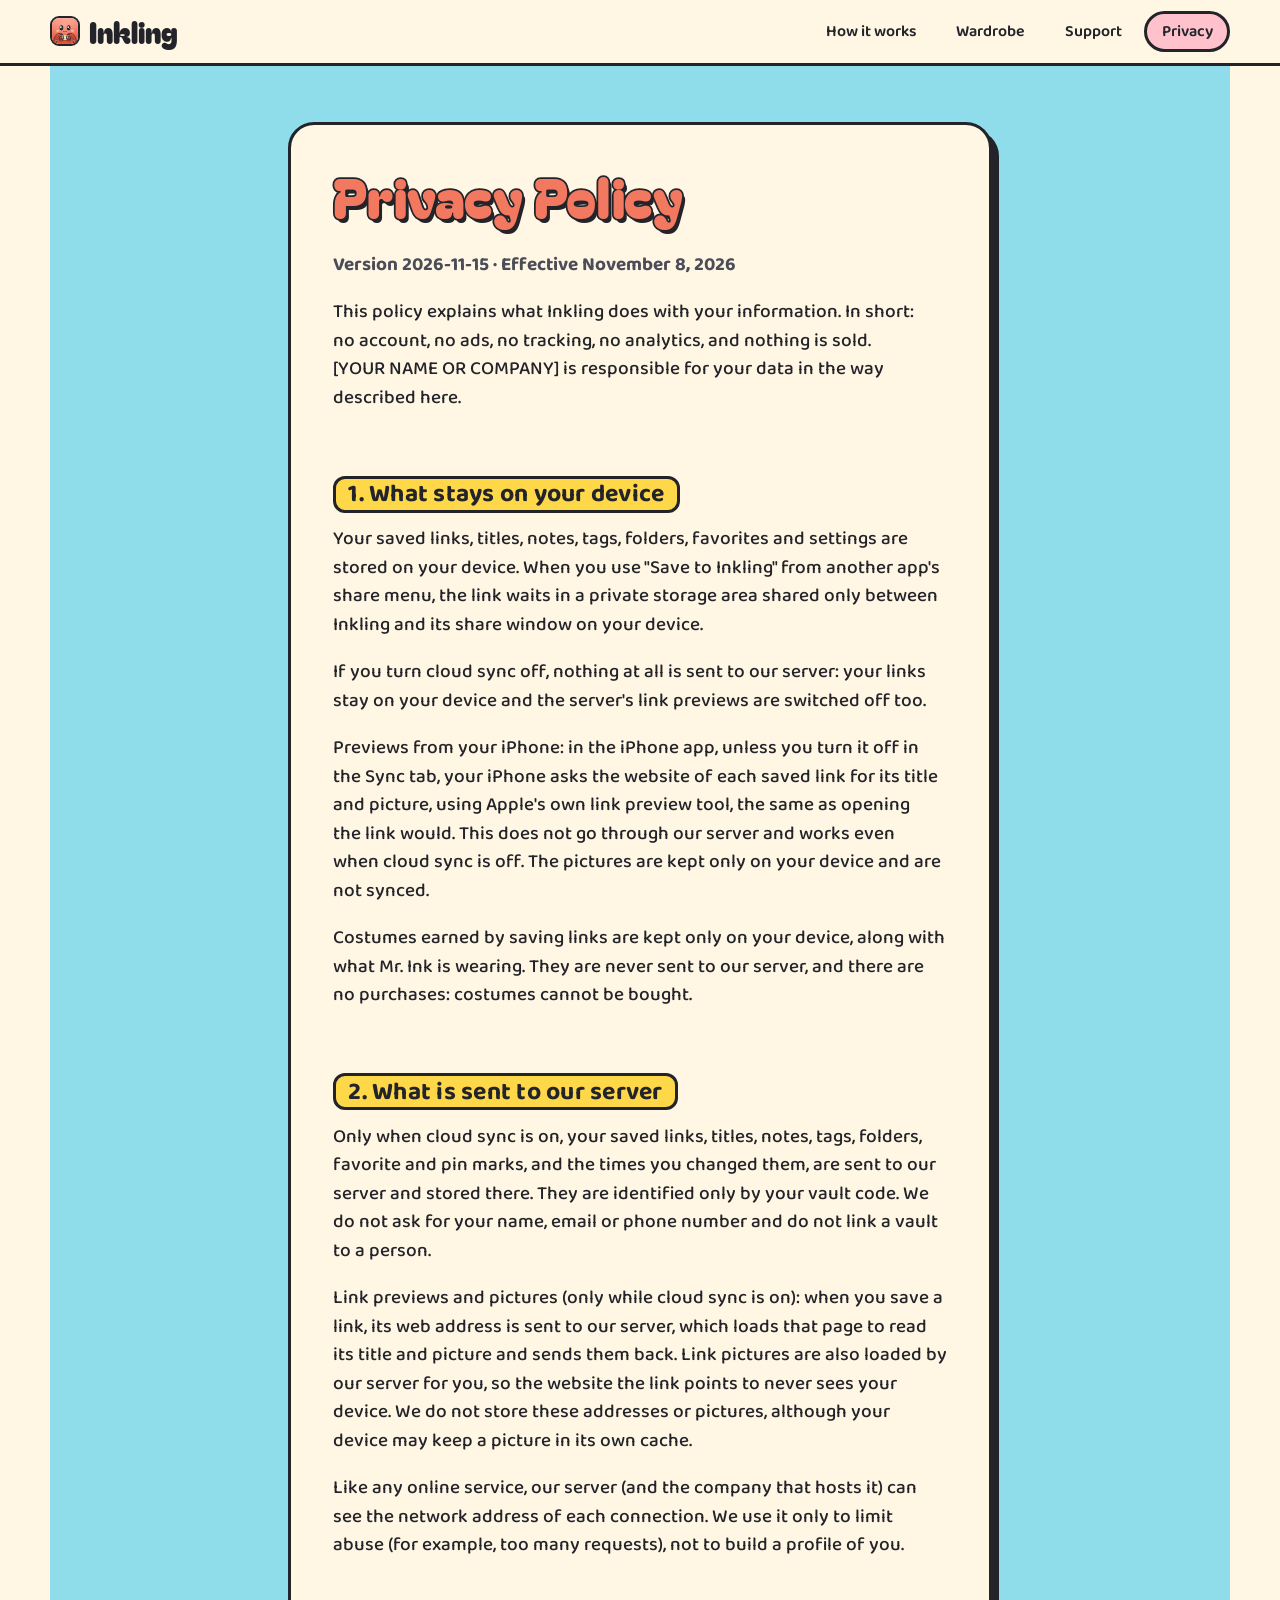
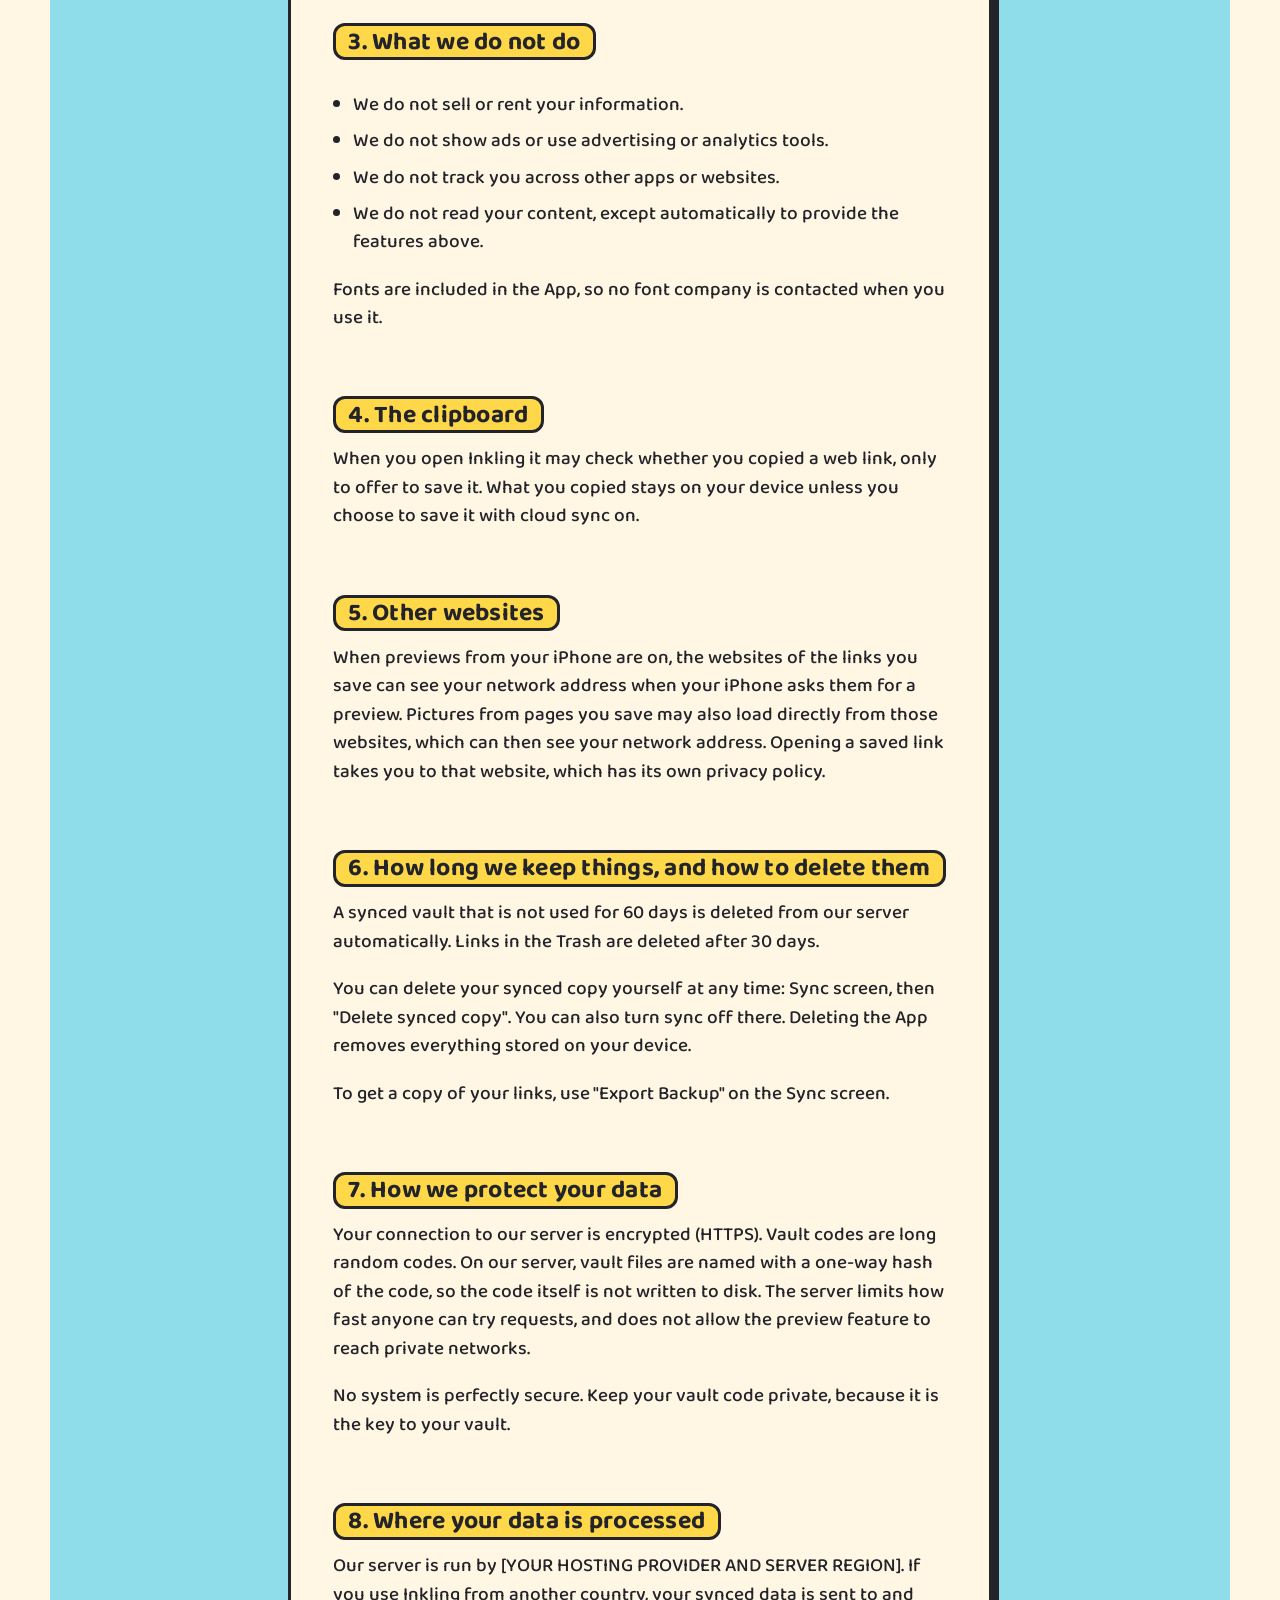
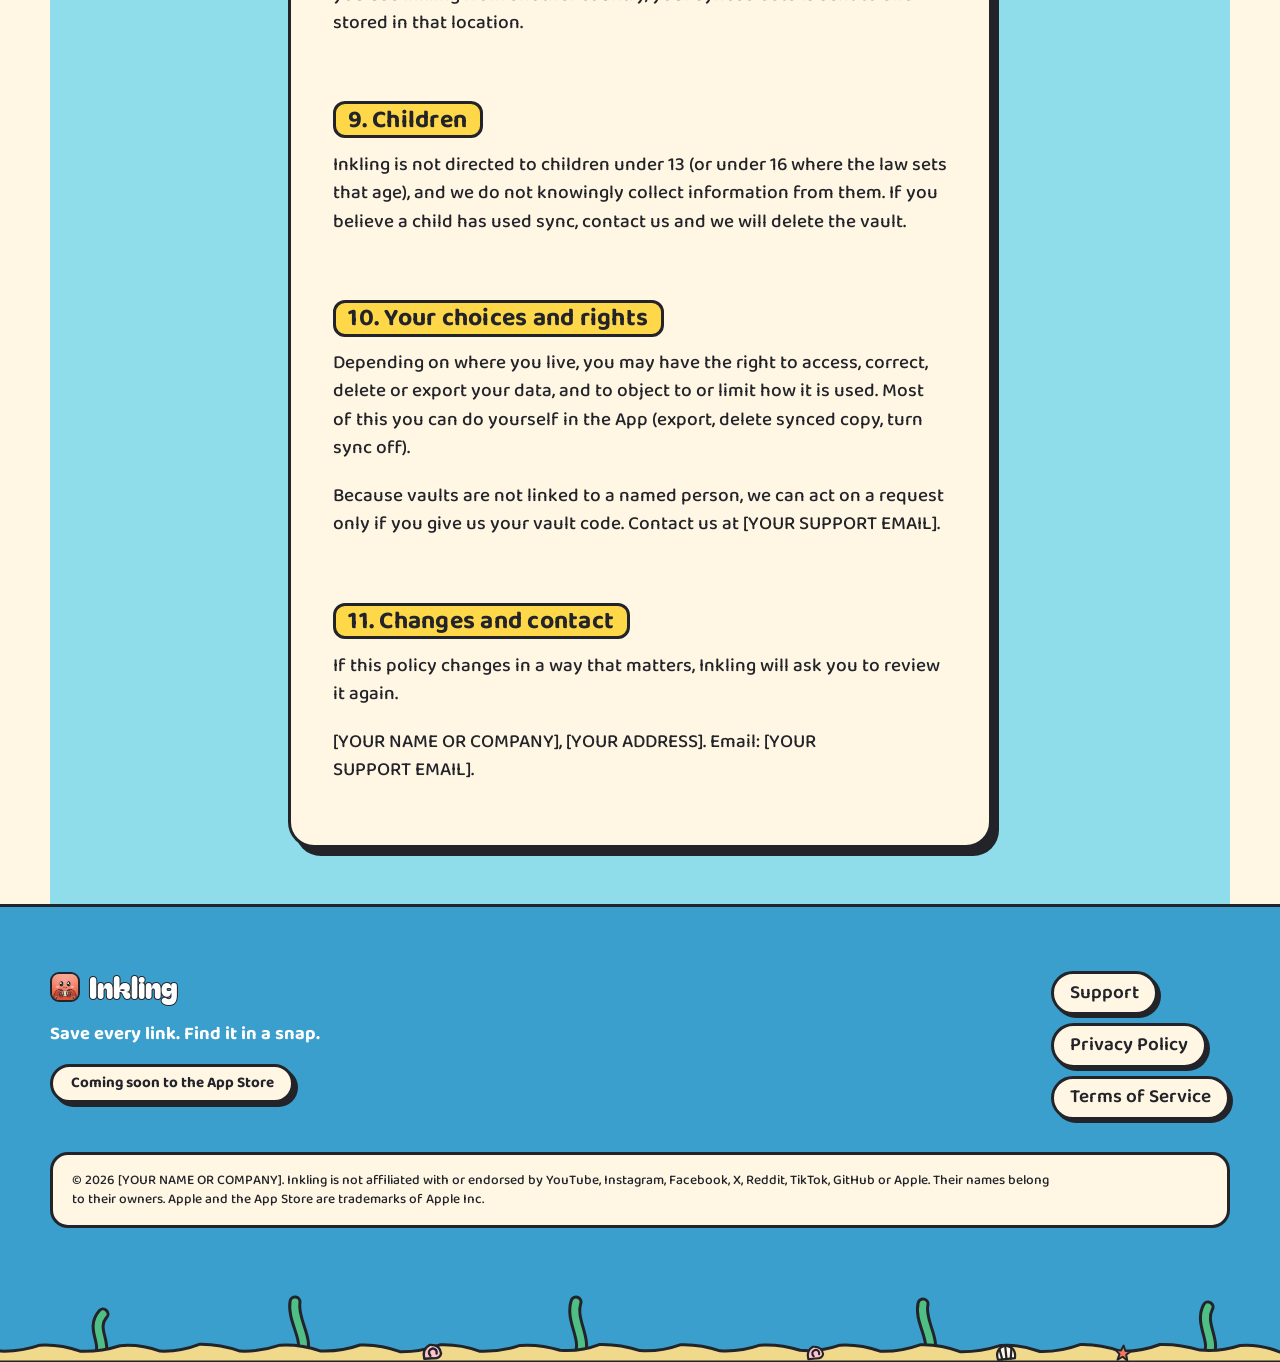
==== commit 59765da5: "Fix clipped milestone numbers and balance text wrapping Co-Authored-By: Claude Sonnet 5.5 <noreply@a" ====
--- a/privacy/index.html
+++ b/privacy/index.html
@@ -20,7 +20,7 @@
 <meta property="og:image:height" content="630">
 <meta property="og:image:alt" content="Mr. Ink, the Inkling octopus, wearing sunglasses and a party hat, next to the words Save every link. Find it in a snap.">
 <meta name="twitter:card" content="summary_large_image">
-<link rel="stylesheet" href="/assets/styles.css?v=2cad50a9">
+<link rel="stylesheet" href="/assets/styles.css?v=2a504700">
 
 </head>
 <body>
--- a/assets/styles.css
+++ b/assets/styles.css
@@ -15,6 +15,7 @@
   --coral: #f2795f;
   --kelp: #4fbf85;
   --sand: #f1d98c;
+  --sage: #bed7ca;
   --max: 1180px;
   --display: 'Bagel Fat One', 'Baloo 2', system-ui, sans-serif;
   --body: 'Baloo 2', system-ui, -apple-system, 'Segoe UI', sans-serif;
@@ -40,7 +41,8 @@
 h1 { font-size: clamp(2.7rem, 6.4vw, 5rem); color: #fff; -webkit-text-stroke-width: 3.5px; text-shadow: 4px 6px 0 var(--ink); }
 h2 { font-size: clamp(2.1rem, 4.4vw, 3.4rem); }
 h3 { font-size: 1.5rem; -webkit-text-stroke-width: 1.5px; text-shadow: 2px 3px 0 var(--ink); }
-p { margin: 0 0 1em; }
+p { margin: 0 0 1em; text-wrap: pretty; }
+h1, h2, h3, .panel-cap, .sign-board, .bubble-talk { text-wrap: balance; }
 
 /* ---------- buttons ---------- */
 .btn { display: inline-block; font: 700 1.1rem/1 var(--body); padding: 0.9rem 1.5rem; border: 3px solid var(--ink); border-radius: 999px; background: var(--sun); color: var(--ink); text-decoration: none; cursor: pointer; box-shadow: 4px 4px 0 var(--ink); transition: transform 0.12s, box-shadow 0.12s; }
@@ -133,11 +135,12 @@
 /* ---------- sections ---------- */
 .scene { position: relative; padding: clamp(3rem, 7vw, 5.5rem) 0; }
 .scene-pink { background: var(--pink); }
-.scene-sun { background: var(--sun); }
+.scene-sun { background: var(--sage); }
+.scene-sun h2, .scene-sun h3 { color: #fff; }
 .scene-sea { background: var(--sea); }
 .band { background: var(--cream); line-height: 0; }
 .band-pink { background: var(--pink); }
-.band-sun { background: var(--sun); }
+.band-sun { background: var(--sage); }
 .band-sea { background: var(--sea); }
 .band-cream { background: var(--cream); }
 .section-intro { max-width: 40rem; font-size: 1.25rem; font-weight: 600; }
@@ -171,11 +174,12 @@
 /* the wardrobe: a board-game path, a clothesline, quests */
 .path { list-style: none; margin: 2rem 0 0; padding: 0; display: flex; flex-wrap: wrap; gap: 1rem 0.4rem; counter-reset: stop; }
 .path li { position: relative; flex: 1 1 10rem; padding: 0 0.6rem 0 0; }
-.path li::after { content: ''; position: absolute; top: 1.6rem; left: 3.4rem; right: 0.2rem; border-top: 5px dotted var(--ink); }
-.path li:last-child::after { display: none; }
-.stop { display: grid; place-items: center; width: 3.4rem; height: 3.4rem; border: 3px solid var(--ink); border-radius: 50%; background: var(--pink); font: 400 1.05rem/1 var(--display); box-shadow: 3px 3px 0 var(--ink); }
+.stop-row { display: flex; align-items: center; gap: 6px; }
+.stop-line { flex: 1; min-width: 1rem; margin-right: 0.3rem; border-top: 5px dotted var(--ink); }
+.path li:last-child .stop-line { display: none; }
+.stop { display: inline-grid; place-items: center; min-width: 3.4rem; height: 3.4rem; padding: 0 0.8rem; border: 3px solid var(--ink); border-radius: 999px; background: var(--pink); font: 400 1.05rem/1 var(--display); font-variant-numeric: tabular-nums; white-space: nowrap; box-shadow: 3px 3px 0 var(--ink); }
 .path li:nth-child(even) .stop { background: var(--sea); }
-.path li:last-child .stop { background: #fff; width: 4.4rem; height: 4.4rem; }
+.path li:last-child .stop { background: #fff; min-width: 4.4rem; height: 4.4rem; padding: 0 1rem; }
 .path .stop-label { margin: 0.5rem 0 0; font-weight: 700; line-height: 1.2; }
 .path .stop-what { margin: 0; font-size: 0.98rem; line-height: 1.25; }
 .note { display: inline-block; margin: 1.2rem 0 0; padding: 0.6rem 1rem; border: 3px solid var(--ink); border-radius: var(--blob-2); background: #fff; font-weight: 700; }
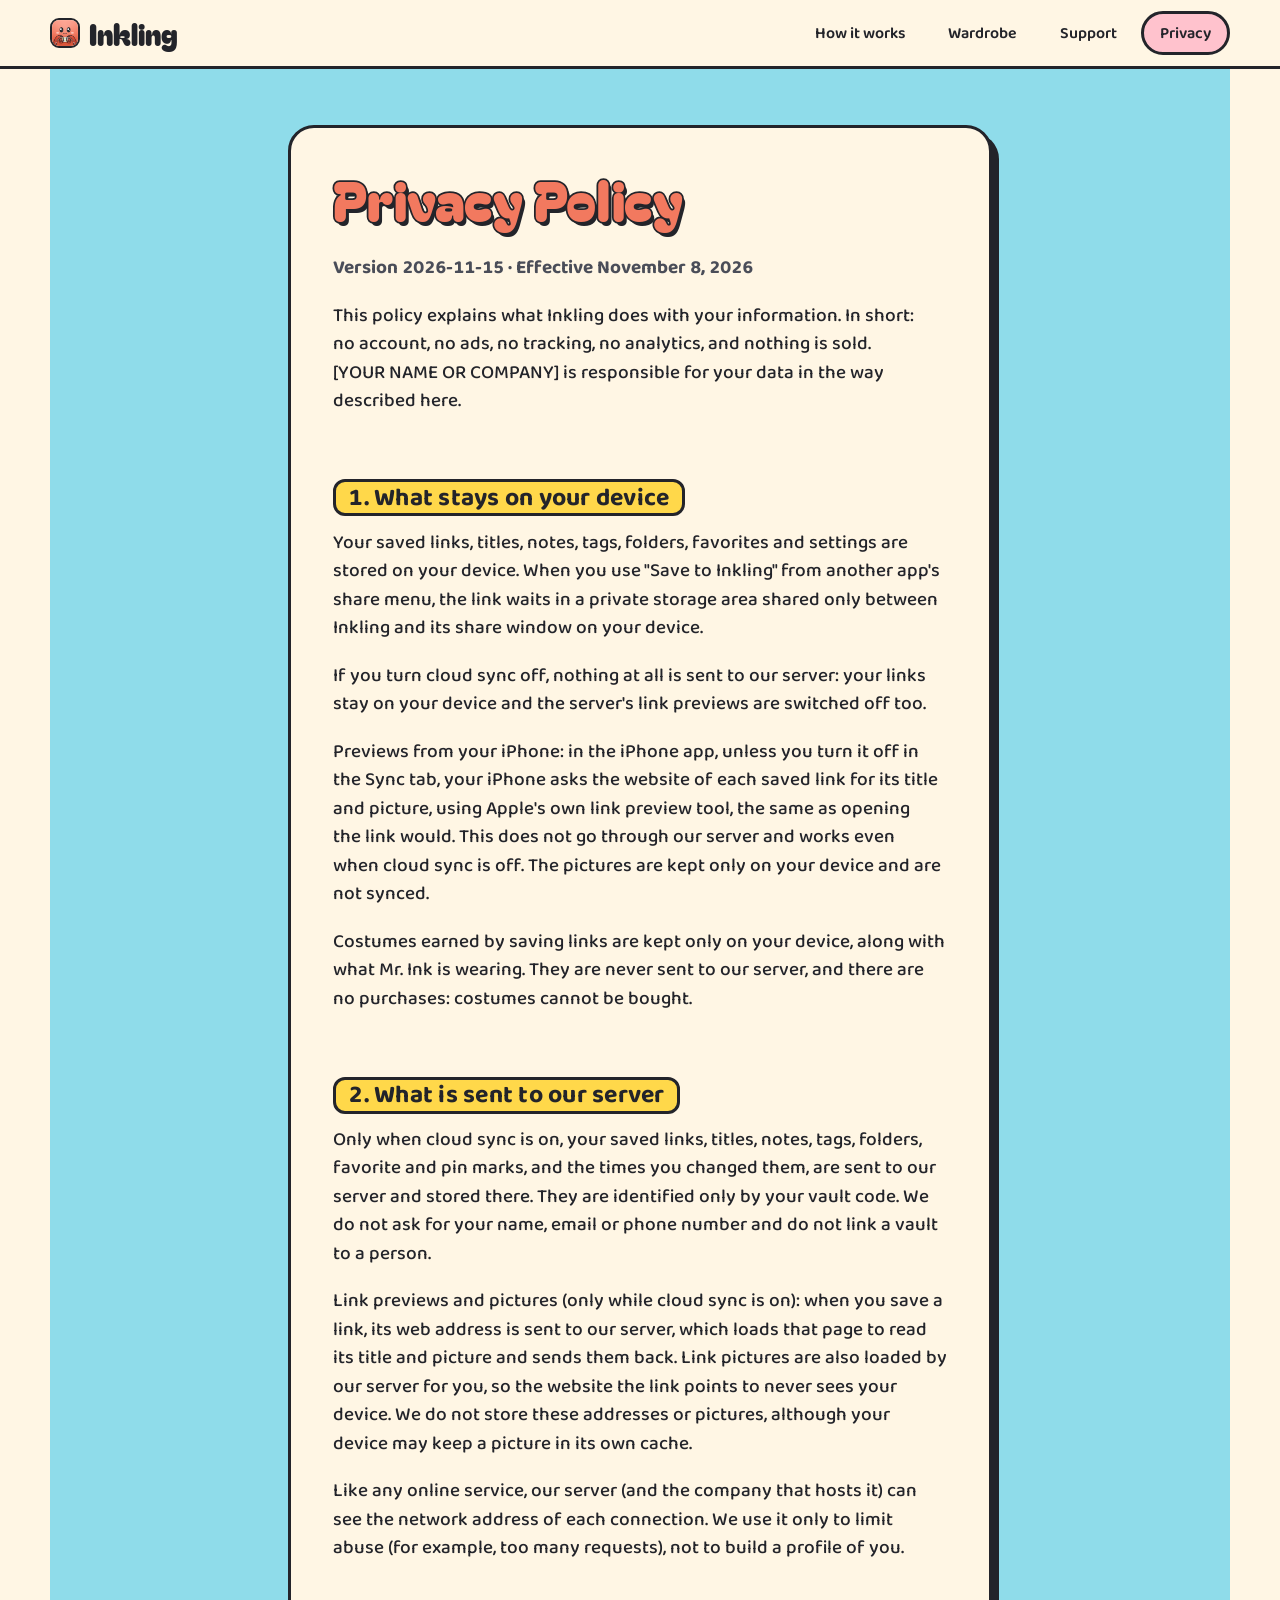
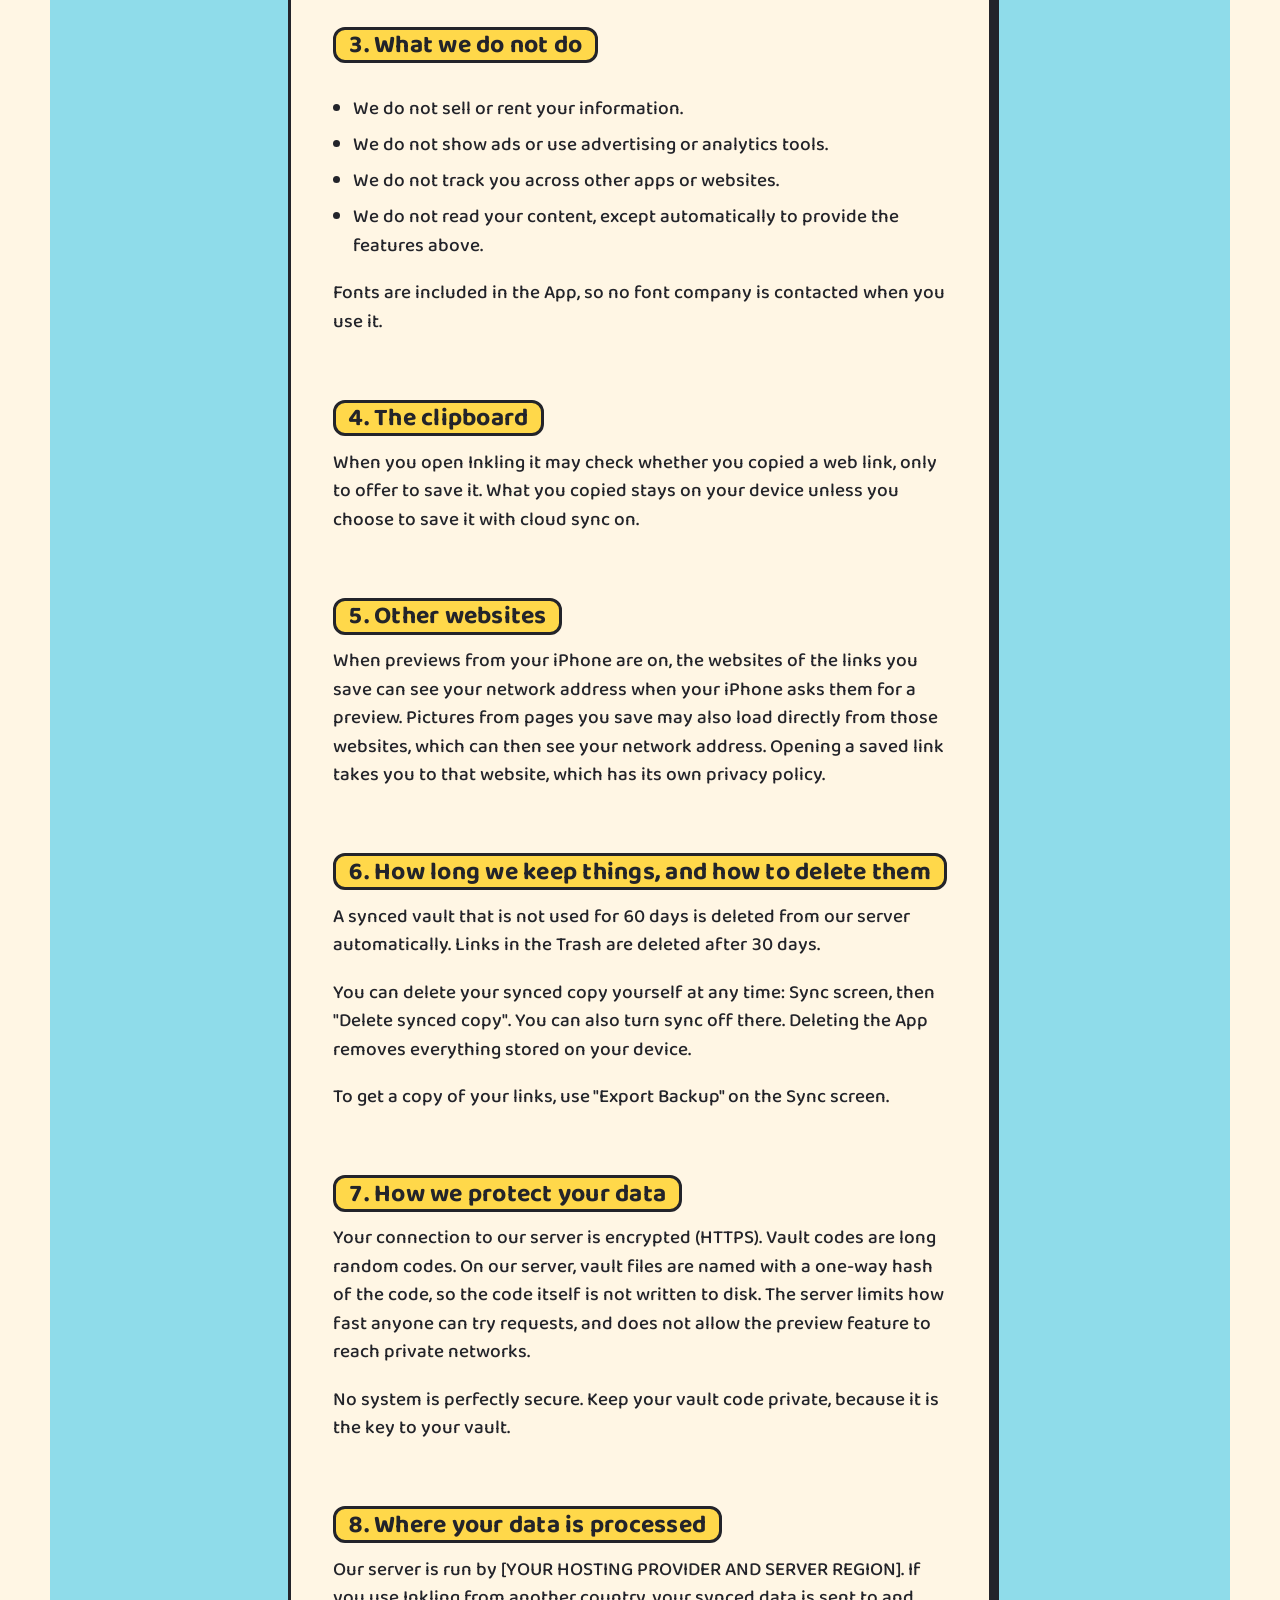
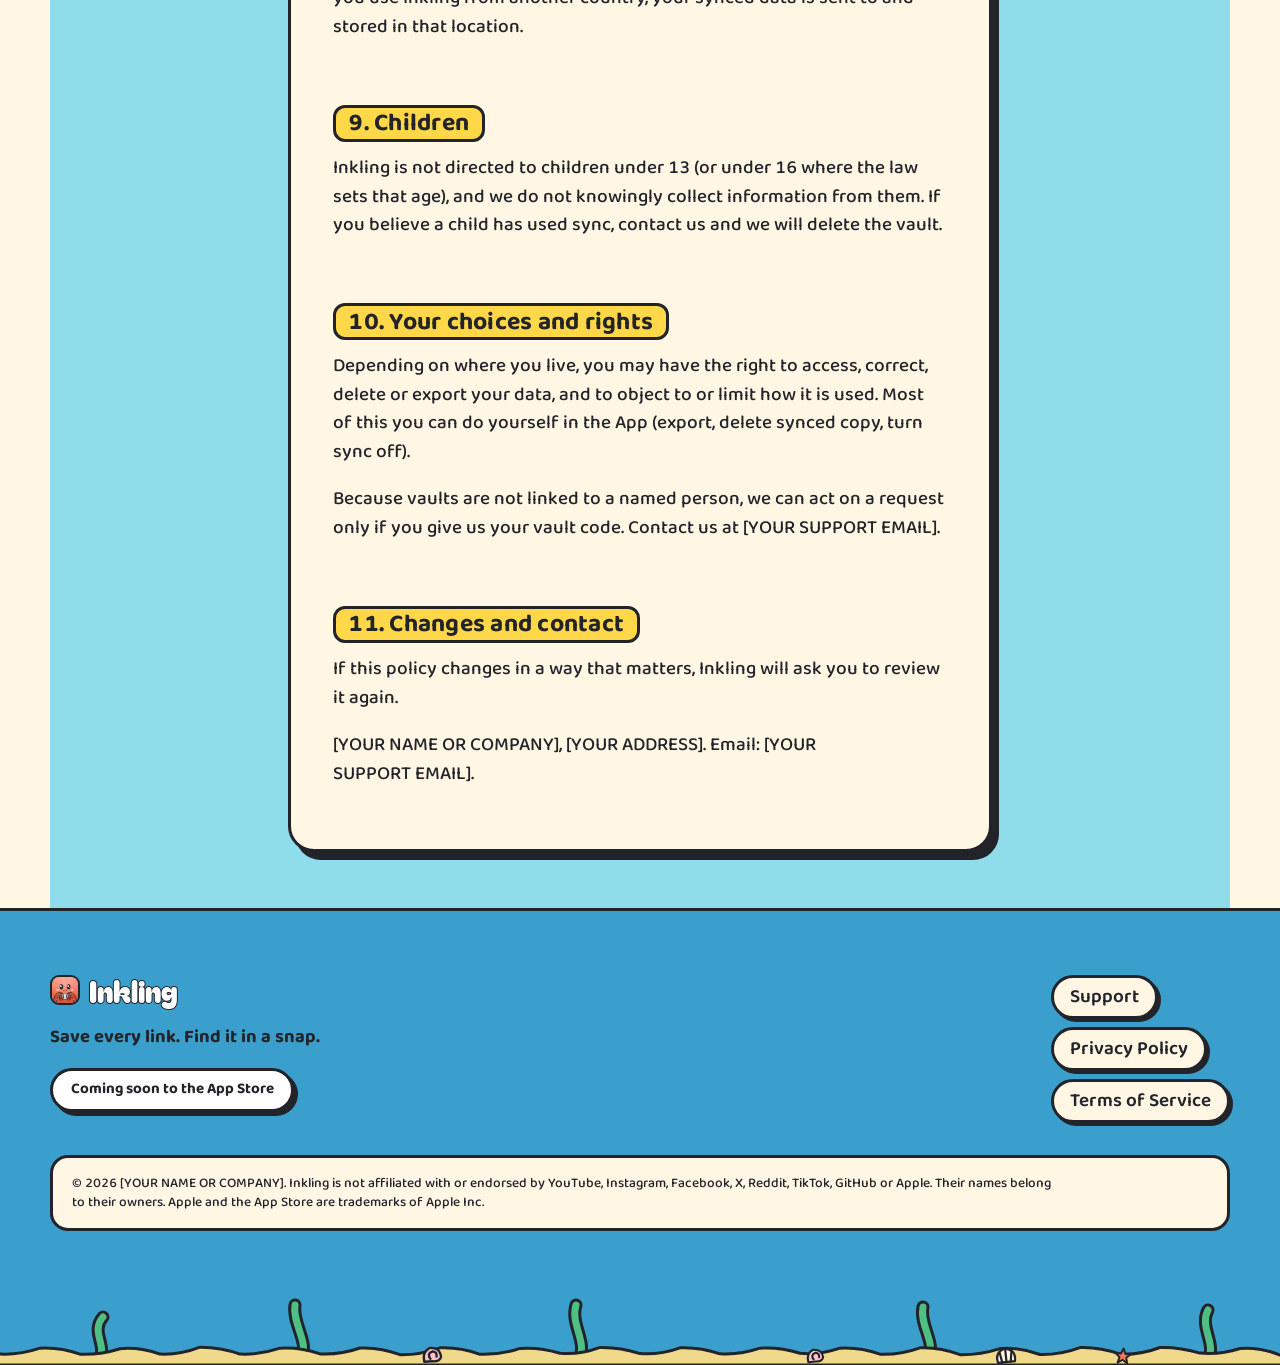
==== commit f8d9da57: "Apply the unslop design rules across the whole site One accent colour, a bigger call to action, spec" ====
--- a/privacy/index.html
+++ b/privacy/index.html
@@ -20,7 +20,7 @@
 <meta property="og:image:height" content="630">
 <meta property="og:image:alt" content="Mr. Ink, the Inkling octopus, wearing sunglasses and a party hat, next to the words Save every link. Find it in a snap.">
 <meta name="twitter:card" content="summary_large_image">
-<link rel="stylesheet" href="/assets/styles.css?v=2a504700">
+<link rel="stylesheet" href="/assets/styles.css?v=7554b89a">
 
 </head>
 <body>
@@ -55,7 +55,6 @@
 </article></div>
 </main>
 <footer class="site-footer">
-  <div class="bubbles" aria-hidden="true"><span class="bubble" style="left:43.5%;--size:20px;--rise:10.1s;animation-delay:-5.4s"></span><span class="bubble" style="left:47.8%;--size:31px;--rise:16.6s;animation-delay:-4.8s"></span><span class="bubble" style="left:44.5%;--size:28px;--rise:9.1s;animation-delay:-4.8s"></span><span class="bubble" style="left:60.9%;--size:17px;--rise:8.1s;animation-delay:-12.8s"></span><span class="bubble" style="left:21.8%;--size:22px;--rise:16.1s;animation-delay:-0.7s"></span><span class="bubble" style="left:48.9%;--size:14px;--rise:13.0s;animation-delay:-6.5s"></span></div>
   <div class="wrap">
     <div class="footer-grid">
       <div>
--- a/assets/styles.css
+++ b/assets/styles.css
@@ -16,6 +16,13 @@
   --kelp: #4fbf85;
   --sand: #f1d98c;
   --sage: #bed7ca;
+  --accent: var(--coral);
+  --s-1: 0.5rem;
+  --s-2: 1rem;
+  --s-3: 1.5rem;
+  --s-4: 2.5rem;
+  --s-5: 4rem;
+  --r-outer: 26px;
   --max: 1180px;
   --display: 'Bagel Fat One', 'Baloo 2', system-ui, sans-serif;
   --body: 'Baloo 2', system-ui, -apple-system, 'Segoe UI', sans-serif;
@@ -25,7 +32,7 @@
 
 *, *::before, *::after { box-sizing: border-box; }
 html { scroll-behavior: smooth; -webkit-text-size-adjust: 100%; scroll-padding-top: 1rem; }
-body { margin: 0; font-family: var(--body); font-weight: 500; font-size: 1.1875rem; line-height: 1.5; color: var(--ink); background: var(--cream); -webkit-font-smoothing: antialiased; overflow-x: hidden; }
+body { font-variant-numeric: tabular-nums; margin: 0; font-family: var(--body); font-weight: 500; font-size: 1.1875rem; line-height: 1.5; color: var(--ink); background: var(--cream); -webkit-font-smoothing: antialiased; overflow-x: hidden; }
 img, svg { max-width: 100%; display: block; }
 /* Mr. Ink's arms wave and his tentacles sway past the edges of his drawing, so let them show instead of being sliced off. */
 .mi-svg { overflow: visible; }
@@ -33,7 +40,7 @@
 a:hover { color: var(--coral); }
 :focus-visible { outline: 3px dashed var(--ink); outline-offset: 3px; }
 .wrap { width: min(100% - 2.5rem, var(--max)); margin-inline: auto; }
-.skip { position: absolute; left: -999px; top: 0; background: var(--sun); color: var(--ink); padding: 0.6rem 1rem; z-index: 50; border: 3px solid var(--ink); }
+.skip { position: absolute; left: -999px; top: 0; background: var(--accent); color: var(--ink); padding: 0.6rem 1rem; z-index: 50; border: 3px solid var(--ink); }
 .skip:focus { left: 0.5rem; top: 0.5rem; }
 .sr-only { position: absolute; width: 1px; height: 1px; overflow: hidden; clip: rect(0 0 0 0); white-space: nowrap; }
 
@@ -45,14 +52,16 @@
 h1, h2, h3, .panel-cap, .sign-board, .bubble-talk { text-wrap: balance; }
 
 /* ---------- buttons ---------- */
-.btn { display: inline-block; font: 700 1.1rem/1 var(--body); padding: 0.9rem 1.5rem; border: 3px solid var(--ink); border-radius: 999px; background: var(--sun); color: var(--ink); text-decoration: none; cursor: pointer; box-shadow: 4px 4px 0 var(--ink); transition: transform 0.12s, box-shadow 0.12s; }
+.btn { display: inline-block; font: 700 1.1rem/1 var(--body); padding: 0.9rem 1.5rem; border: 3px solid var(--ink); border-radius: 999px; background: var(--accent); color: var(--ink); text-decoration: none; cursor: pointer; box-shadow: 4px 4px 0 var(--ink); transition: transform 0.12s, box-shadow 0.12s; }
 .btn:hover { transform: translate(-2px, -2px); box-shadow: 6px 6px 0 var(--ink); color: var(--ink); }
 .btn:active { transform: translate(3px, 3px); box-shadow: 0 0 0 var(--ink); }
-span.btn { cursor: default; background: var(--cream); }
+span.btn { cursor: default; }
 span.btn:hover { transform: none; box-shadow: 4px 4px 0 var(--ink); }
-.btn-small { padding: 0.55rem 1.1rem; font-size: 0.95rem; }
-.btn-ghost { background: #fff; }
-.textlink { font-weight: 700; }
+.btn-small { min-height: 44px; display: inline-flex; align-items: center; padding: 0.55rem 1.1rem; font-size: 0.95rem; background: #fff; }
+/* the one thing to do on the page: bigger than everything around it */
+.btn-primary { min-height: 56px; display: inline-flex; align-items: center; padding: 1rem 2rem; font-size: 1.25rem; }
+.btn-ghost { background: #fff; min-height: 44px; }
+.textlink { display: inline-flex; align-items: center; min-height: 44px; font-weight: 700; }
 
 /* ---------- header and footer ---------- */
 .site-header { background: var(--cream); border-bottom: 3px solid var(--ink); position: relative; z-index: 5; }
@@ -61,18 +70,17 @@
 .brand:hover { color: var(--coral); }
 .brand img { border-radius: 9px; border: 2.5px solid var(--ink); }
 .nav-links { display: flex; gap: 0.3rem; font: 700 1rem var(--body); }
-.nav-links a { text-decoration: none; padding: 0.3rem 0.9rem; border: 3px solid transparent; border-radius: 999px; }
-.nav-links a:hover { border-color: var(--ink); background: var(--sun); color: var(--ink); }
+.nav-links a { display: inline-flex; align-items: center; min-height: 44px; text-decoration: none; padding: 0 1rem; border: 3px solid transparent; border-radius: 999px; }
+.nav-links a:hover { border-color: var(--ink); background: var(--accent); color: var(--ink); }
 .nav-links a[aria-current] { border-color: var(--ink); background: var(--pink); }
 
 .site-footer { position: relative; background: var(--sea-deep); border-top: 3px solid var(--ink); padding: clamp(2.5rem, 5vw, 4rem) 0 0; overflow: hidden; color: var(--ink); }
-.site-footer .bubbles { position: absolute; inset: 0; pointer-events: none; }
 .footer-grid { position: relative; display: flex; flex-wrap: wrap; justify-content: space-between; align-items: flex-start; gap: 2rem; }
-.footer-grid p { max-width: 24rem; margin: 0.6rem 0 1rem; font-weight: 700; color: #fff; font-size: 1.15rem; }
+.footer-grid p { max-width: 24rem; margin: 0.6rem 0 1rem; font-weight: 700; color: var(--ink); font-size: 1.15rem; }
 .site-footer .brand { color: #fff; -webkit-text-stroke: 2px var(--ink); paint-order: stroke fill; }
 .footer-links { display: flex; flex-direction: column; gap: 0.5rem; }
-.footer-links a { align-self: flex-start; padding: 0.3rem 1rem; border: 3px solid var(--ink); border-radius: 999px; background: var(--cream); text-decoration: none; box-shadow: 3px 3px 0 var(--ink); }
-.footer-links a:hover { background: var(--sun); color: var(--ink); }
+.footer-links a { align-self: flex-start; display: inline-flex; align-items: center; min-height: 44px; padding: 0 1rem; border: 3px solid var(--ink); border-radius: 999px; background: var(--cream); text-decoration: none; box-shadow: 3px 3px 0 var(--ink); }
+.footer-links a:hover { background: var(--accent); color: var(--ink); }
 .legalese { position: relative; margin-top: 2rem; padding: 1rem 1.2rem; border: 3px solid var(--ink); border-radius: 18px; background: var(--cream); font-size: 0.85rem; line-height: 1.4; }
 .legalese p { margin: 0; max-width: 62rem; }
 .site-footer .seabed { margin-top: 1.5rem; width: 100%; height: 110px; }
@@ -89,21 +97,20 @@
 /* ---------- hero: the sea, the headline, the arcade cabinet ---------- */
 .hero { position: relative; background: var(--sea); border-bottom: 3px solid var(--ink); overflow: hidden; padding: clamp(2.5rem, 6vw, 5rem) 0 0; }
 .hero .seabed { position: relative; height: clamp(80px, 9vw, 120px); margin-top: 1rem; }
-.hero-grid { position: relative; display: grid; grid-template-columns: minmax(0, 1.05fr) minmax(0, 0.95fr); gap: clamp(2rem, 5vw, 4.5rem); align-items: center; }
+.hero-grid { position: relative; display: grid; grid-template-columns: minmax(0, 0.9fr) minmax(0, 1.1fr); gap: clamp(2rem, 5vw, 4.5rem); align-items: center; }
 .hero-copy .lede { font-size: 1.35rem; font-weight: 600; max-width: 33rem; }
-.hero-copy .lede-2 { max-width: 32rem; padding: 0.7rem 1rem; border: 3px solid var(--ink); border-radius: var(--blob); background: var(--cream); transform: rotate(-1deg); }
 .cta-row { display: flex; flex-wrap: wrap; align-items: center; gap: 1.3rem; margin-top: 1.4rem; }
 .cta-note { margin: 1rem 0 0; font-weight: 700; font-size: 1rem; }
 
 .plate { margin: 0; }
 .plate-stage { position: relative; }
 .plate-note { margin: 1.2rem 0 0; padding: 0.6rem 0.9rem; border: 3px solid var(--ink); border-radius: 16px; background: var(--cream); font-size: 0.98rem; line-height: 1.35; font-weight: 600; }
-.dz-mi { width: min(100%, 280px); height: auto; margin: 0 auto 0.6rem; overflow: visible; }
+.dz-mi { width: min(100%, 320px); height: auto; margin: 0 auto 0.6rem; overflow: visible; }
 .dz-actions { display: flex; justify-content: center; padding: 0.9rem 0 0; }
-.dz-btn { padding: 0.5rem 1.1rem; font-size: 0.95rem; }
+.dz-btn { min-height: 44px; padding: 0.5rem 1.1rem; font-size: 0.95rem; }
 
 /* the cabinet */
-.slot { position: relative; padding: 0.8rem 0.9rem 0.9rem; border: 3px solid var(--ink); border-radius: 26px; background: var(--coral); box-shadow: 7px 8px 0 var(--ink); }
+.slot { position: relative; padding: 0.8rem 0.9rem 0.9rem; border: 3px solid var(--ink); border-radius: var(--r-outer); background: var(--coral); box-shadow: 7px 8px 0 var(--ink); }
 .slot-top { display: flex; align-items: center; justify-content: space-between; gap: 0.6rem; margin-bottom: 0.6rem; }
 .slot-title { font: 400 1.15rem/1.1 var(--display); color: #fff; -webkit-text-stroke: 2px var(--ink); paint-order: stroke fill; }
 .bulbs { display: flex; gap: 5px; }
@@ -112,8 +119,8 @@
 .slot.spinning .bulbs i:nth-child(odd), .slot.jackpot .bulbs i:nth-child(odd) { animation-delay: 0.16s; }
 @keyframes bulb { 50% { background: var(--sun); } }
 .slot-body { display: grid; grid-template-columns: minmax(0, 1fr) auto; gap: 0.8rem; align-items: center; }
-.reels { position: relative; display: grid; grid-template-columns: repeat(3, minmax(0, 1fr)); gap: 0.4rem; padding: 0.45rem; background: var(--ink); border-radius: 16px; }
-.reel { position: relative; height: 112px; overflow: hidden; border-radius: 10px; background: var(--cream); }
+.reels { position: relative; display: grid; grid-template-columns: repeat(3, minmax(0, 1fr)); gap: 0.4rem; padding: 0.45rem; background: var(--ink); border-radius: 13px; }
+.reel { position: relative; height: 112px; overflow: hidden; border-radius: 6px; background: var(--cream); }
 .reel.stopped { animation: thunk 0.3s ease-out; }
 @keyframes thunk { 30% { transform: translateY(4px); } }
 .reel-strip { padding-top: 12px; will-change: transform; }
@@ -133,7 +140,7 @@
 .slot.jackpot .slot-result { background: var(--sun); }
 
 /* ---------- sections ---------- */
-.scene { position: relative; padding: clamp(3rem, 7vw, 5.5rem) 0; }
+.scene { position: relative; padding: clamp(var(--s-4), 8vw, 6rem) 0; }
 .scene-pink { background: var(--pink); }
 .scene-sun { background: var(--sage); }
 .scene-sun h2, .scene-sun h3 { color: #fff; }
@@ -146,8 +153,8 @@
 .section-intro { max-width: 40rem; font-size: 1.25rem; font-weight: 600; }
 
 /* how it works: a comic strip */
-.comic { list-style: none; margin: 2.2rem 0 0; padding: 0; display: grid; grid-template-columns: repeat(3, minmax(0, 1fr)); gap: clamp(1.2rem, 3vw, 2.2rem); align-items: start; counter-reset: panel; }
-.panel { position: relative; padding: 3rem 1rem 1rem; border: 3px solid var(--ink); border-radius: var(--blob); background: #fff; box-shadow: 6px 7px 0 var(--ink); transition: transform 0.2s; }
+.comic { list-style: none; margin: var(--s-4) 0 0; padding: 0; display: grid; grid-template-columns: repeat(3, minmax(0, 1fr)); gap: clamp(1.2rem, 3vw, 2.2rem); align-items: start; counter-reset: panel; }
+.panel { position: relative; padding: 3rem 1rem 1rem; border: 3px solid var(--ink); border-radius: 22px; background: #fff; box-shadow: 6px 7px 0 var(--ink); transition: transform 0.2s; }
 .panel-1 { transform: rotate(-1.2deg); }
 .panel-2 { transform: rotate(0.8deg) translateY(1.6rem); background: var(--sea); }
 .panel-3 { transform: rotate(-0.6deg) translateY(0.4rem); background: var(--pink); }
@@ -156,7 +163,7 @@
 .panel-row { display: flex; align-items: flex-end; gap: 0.8rem; }
 .panel-ink { flex: 0 0 38%; width: 38%; height: auto; }
 .panel-shot { flex: 1 1 auto; min-width: 0; }
-.panel-shot img { width: 100%; height: auto; max-height: 270px; object-fit: cover; object-position: top; border: 3px solid var(--ink); border-radius: 16px; background: var(--cream); }
+.panel-shot img { width: 100%; height: auto; max-height: 270px; object-fit: cover; object-position: top; border: 3px solid var(--ink); border-radius: 6px; background: var(--cream); }
 .bubble-talk { position: relative; margin: 0 0 1.3rem; padding: 0.7rem 0.9rem; border: 3px solid var(--ink); border-radius: 18px; background: #fff; font-weight: 600; line-height: 1.3; }
 .bubble-talk::after { content: ''; position: absolute; left: 2.2rem; bottom: -14px; width: 20px; height: 20px; background: #fff; border-right: 3px solid var(--ink); border-bottom: 3px solid var(--ink); transform: rotate(45deg) skew(8deg, 8deg); }
 .aside { margin: 2.4rem 0 0; max-width: 40rem; padding: 0.8rem 1.1rem; border: 3px dashed var(--ink); border-radius: 16px; background: var(--cream); font-weight: 600; }
@@ -165,10 +172,8 @@
 .arms-stage { position: relative; margin-top: 2rem; }
 .arms { list-style: none; margin: 0; padding: 0; display: grid; grid-template-columns: repeat(2, minmax(0, 1fr)); column-gap: clamp(11rem, 26vw, 19rem); row-gap: 1.1rem; counter-reset: arm; }
 .arms li { position: relative; counter-increment: arm; padding: 0.7rem 1rem 0.7rem 3.6rem; border: 3px solid var(--ink); border-radius: 18px; background: #fff; box-shadow: 4px 5px 0 var(--ink); font-weight: 600; line-height: 1.3; }
-.arms li:nth-child(odd) { transform: rotate(-0.8deg); }
-.arms li:nth-child(even) { transform: rotate(0.8deg); margin-top: 0.8rem; }
 .arms li::before { content: counter(arm); position: absolute; left: 0.6rem; top: 0.6rem; width: 2.3rem; height: 2.3rem; border: 3px solid var(--ink); border-radius: 50%; background: var(--sun); font: 400 1.2rem/1.9rem var(--display); text-align: center; }
-.arms strong { display: block; font: 400 1.2rem/1.2 var(--display); letter-spacing: 0.01em; }
+.arms strong { display: block; margin-bottom: 0.15rem; font: 400 1.2rem/1.2 var(--display); letter-spacing: 0.01em; }
 .arms-ink { position: absolute; left: 50%; top: 50%; width: clamp(10rem, 24vw, 17rem); height: auto; transform: translate(-50%, -50%); }
 
 /* the wardrobe: a board-game path, a clothesline, quests */
@@ -181,10 +186,10 @@
 .path li:nth-child(even) .stop { background: var(--sea); }
 .path li:last-child .stop { background: #fff; min-width: 4.4rem; height: 4.4rem; padding: 0 1rem; }
 .path .stop-label { margin: 0.5rem 0 0; font-weight: 700; line-height: 1.2; }
-.path .stop-what { margin: 0; font-size: 0.98rem; line-height: 1.25; }
-.note { display: inline-block; margin: 1.2rem 0 0; padding: 0.6rem 1rem; border: 3px solid var(--ink); border-radius: var(--blob-2); background: #fff; font-weight: 700; }
+.path .stop-what { margin: 0.6rem 0 0; font-size: 1rem; line-height: 1.25; font-weight: 600; }
+.note { display: inline-block; margin: 1.2rem 0 0; padding: 0.6rem 1rem; border: 3px solid var(--ink); border-radius: 14px; background: #fff; font-weight: 700; }
 .wardrobe-grid { display: grid; grid-template-columns: minmax(0, 1fr) 17rem; gap: clamp(1.5rem, 4vw, 3.5rem); align-items: start; }
-.wardrobe-shot img { width: 100%; height: auto; border: 3px solid var(--ink); border-radius: 22px; box-shadow: 6px 7px 0 var(--ink); transform: rotate(1.5deg); background: var(--cream); }
+.wardrobe-shot img { width: 100%; height: auto; border: 3px solid var(--ink); border-radius: 22px; box-shadow: 6px 7px 0 var(--ink); background: var(--cream); }
 .wardrobe-shot figcaption { margin-top: 0.8rem; font-size: 0.95rem; font-weight: 600; }
 .wardrobe-shot { margin: 0; }
 .quests { list-style: none; margin: 0.5rem 0 0; padding: 0; display: grid; grid-template-columns: repeat(2, minmax(0, 1fr)); gap: 0.5rem 1.6rem; }
@@ -209,7 +214,7 @@
 
 /* privacy: a signpost */
 .signpost { display: grid; grid-template-columns: auto minmax(0, 1fr); gap: clamp(1.5rem, 4vw, 3rem); align-items: center; }
-.sign-board { position: relative; margin: 0 0 0 1rem; padding: 1.2rem 1.6rem; border: 3px solid var(--ink); border-radius: 14px; background: var(--sun); box-shadow: 6px 7px 0 var(--ink); font: 400 clamp(1.6rem, 3vw, 2.4rem)/1.12 var(--display); max-width: 15rem; transform: rotate(-2deg); }
+.sign-board { position: relative; margin: 0 0 0 1rem; padding: 1.2rem 1.6rem; border: 3px solid var(--ink); border-radius: 14px; background: var(--sun); box-shadow: 6px 7px 0 var(--ink); font: 400 clamp(1.6rem, 3vw, 2.4rem)/1.12 var(--display); max-width: 15rem; }
 .sign-board::after { content: ''; position: absolute; left: 50%; top: 100%; width: 1.1rem; height: 4.5rem; margin-left: -0.55rem; border: 3px solid var(--ink); border-top: 0; background: #d49a5c; z-index: -1; }
 .sign-text p { max-width: 36rem; font-weight: 600; }
 
@@ -242,13 +247,17 @@
 .panel-2 .panel-ink, .chat:nth-child(2n) .reply img { animation-duration: 6.8s; animation-delay: -2s; }
 .panel-3 .panel-ink, .chat:nth-child(3n) .reply img { animation-duration: 5.4s; animation-delay: -3.2s; }
 
+/* ---------- loading: a picture that has not arrived yet is a pale, gently pulsing placeholder ---------- */
+.panel-shot img, .wardrobe-shot img { background-color: rgba(255, 255, 255, 0.5); }
+img.is-loading { opacity: 0.45; animation: pulse 1.1s ease-in-out infinite alternate; }
+@keyframes pulse { to { opacity: 0.8; } }
+
 /* ---------- small screens ---------- */
 @media (max-width: 1000px) {
   .comic { grid-template-columns: minmax(0, 1fr); max-width: 28rem; margin-inline: auto; gap: 2.2rem; }
   .panel-2, .panel-3 { transform: rotate(0.6deg); }
   .arms { grid-template-columns: minmax(0, 1fr); }
-  .arms li:nth-child(even) { margin-top: 0; }
-  .arms-ink { position: static; transform: none; width: 12rem; margin: 0 auto 1.2rem; }
+    .arms-ink { position: static; transform: none; width: 12rem; margin: 0 auto 1.2rem; }
   .wardrobe-grid { grid-template-columns: minmax(0, 1fr); }
   .wardrobe-shot { max-width: 15rem; }
   .clothesline ul { grid-template-columns: repeat(2, minmax(0, 1fr)); }
@@ -271,7 +280,7 @@
   .ask, .reply p { max-width: 92%; }
 }
 @media (prefers-reduced-motion: reduce) {
-  .slot.spinning .bulbs i, .slot.jackpot .bulbs i, .slot.jackpot .reels, .reel.stopped, .kelp, .bubble, .clothesline img, .arms-ink, .dz-mi, .panel-ink, .reply img, .wardrobe-shot img { animation: none; }
+  .slot.spinning .bulbs i, .slot.jackpot .bulbs i, .slot.jackpot .reels, .reel.stopped, .kelp, .bubble, img.is-loading, .clothesline img, .arms-ink, .dz-mi, .panel-ink, .reply img, .wardrobe-shot img { animation: none; }
   html { scroll-behavior: auto; }
   .lever-stick, .lever-ball, .btn, .panel { transition: none; }
 }
